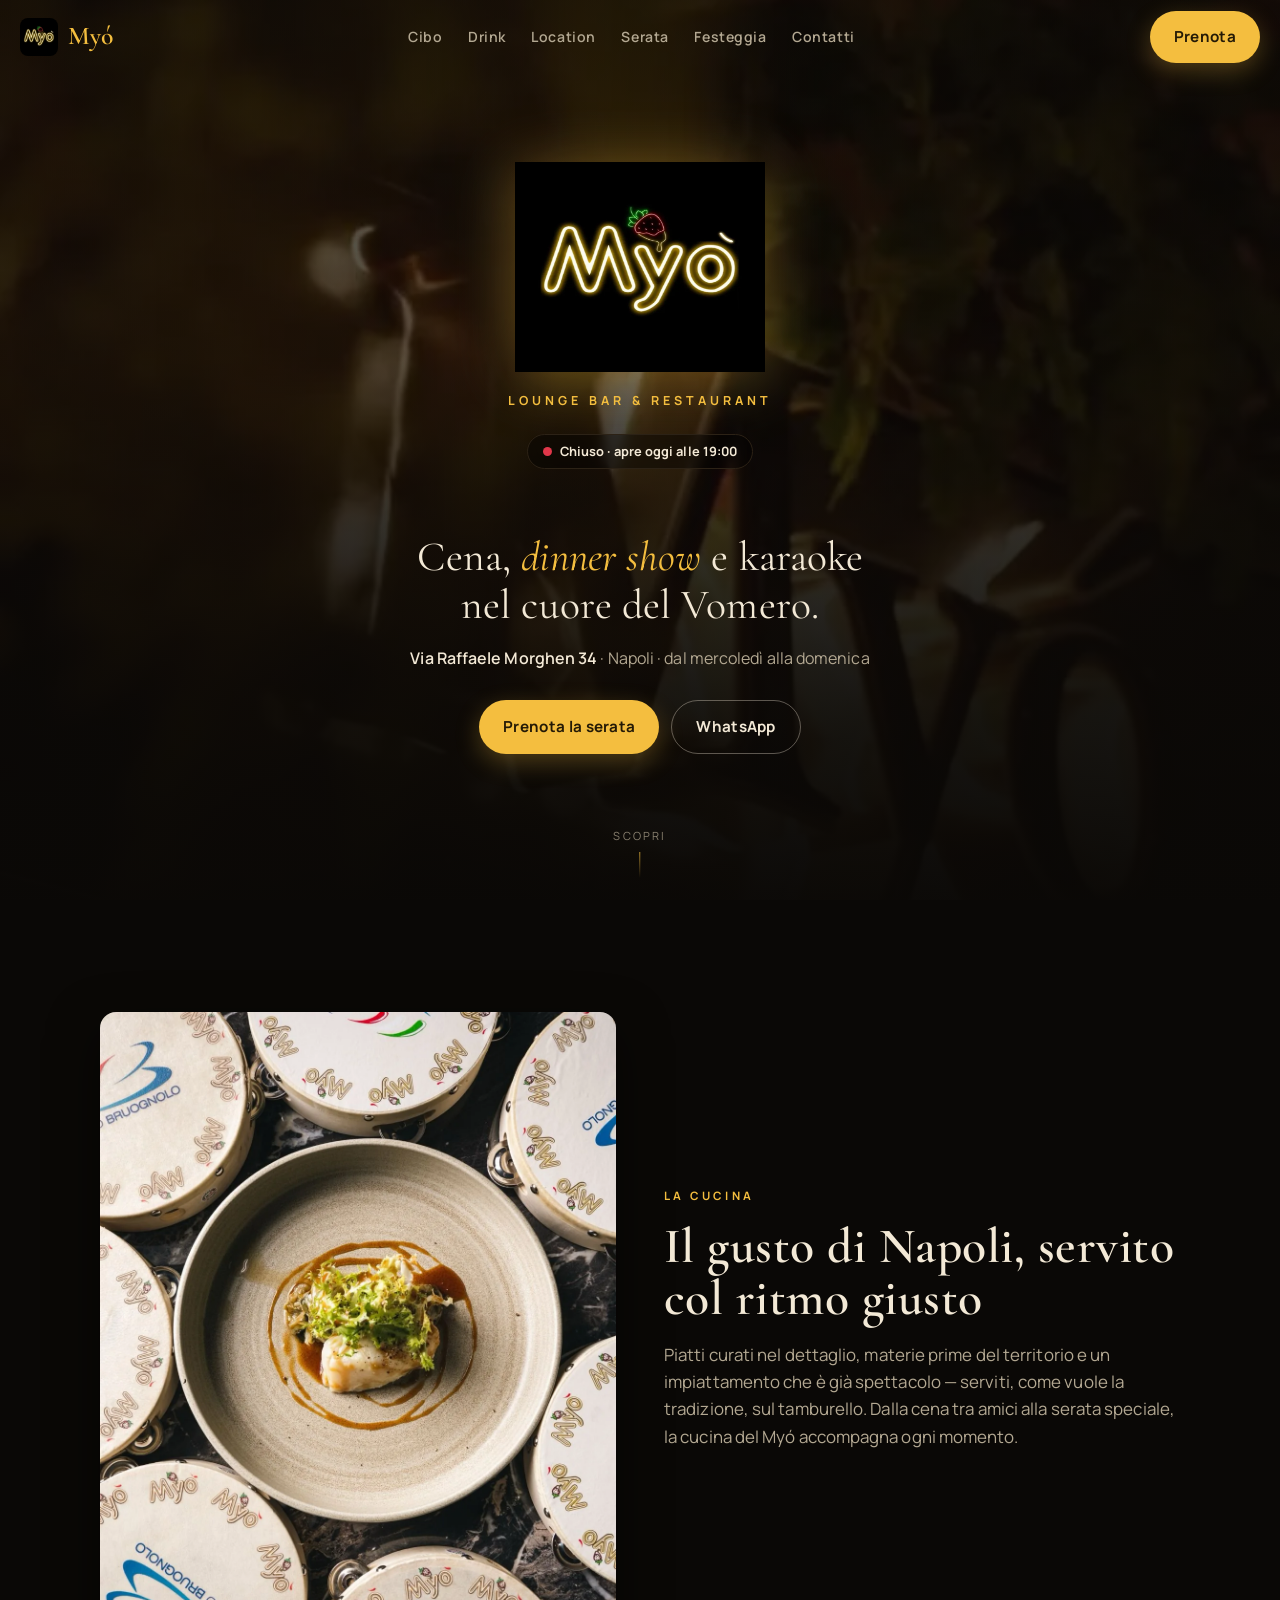
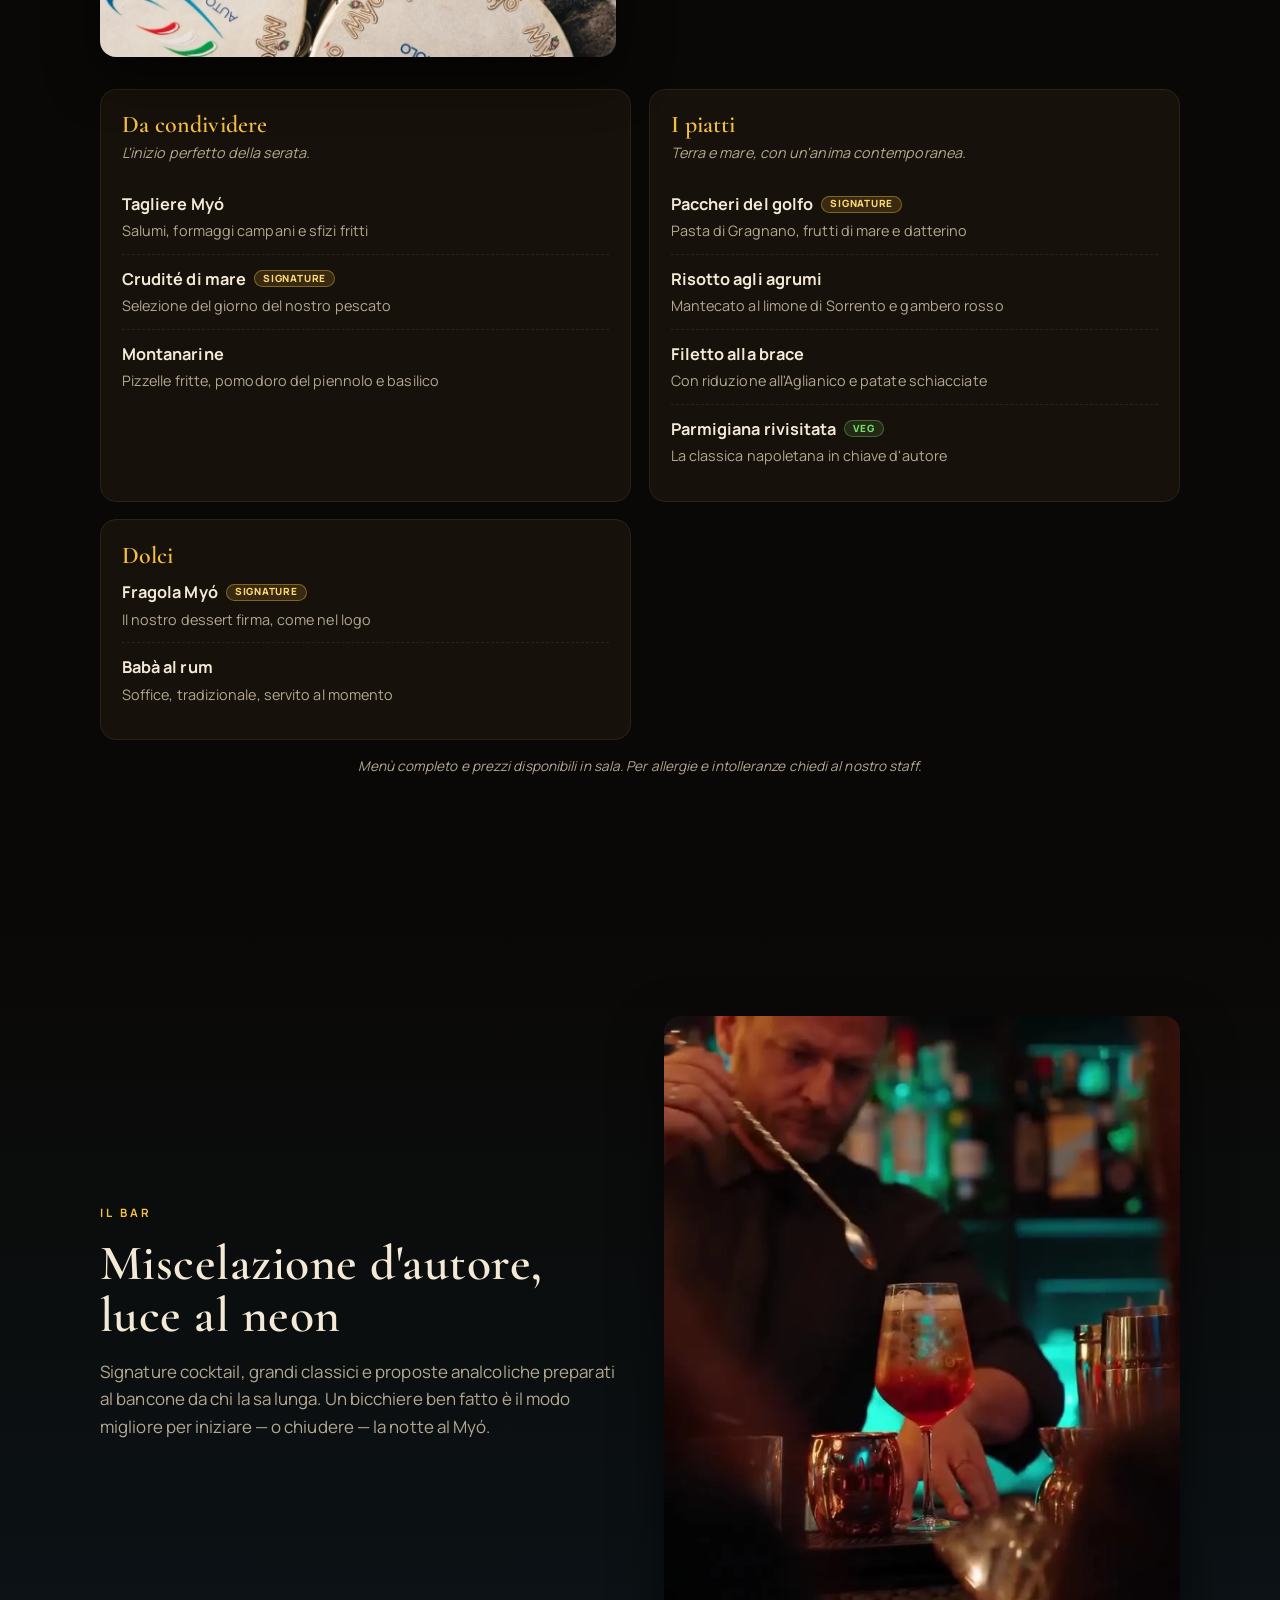
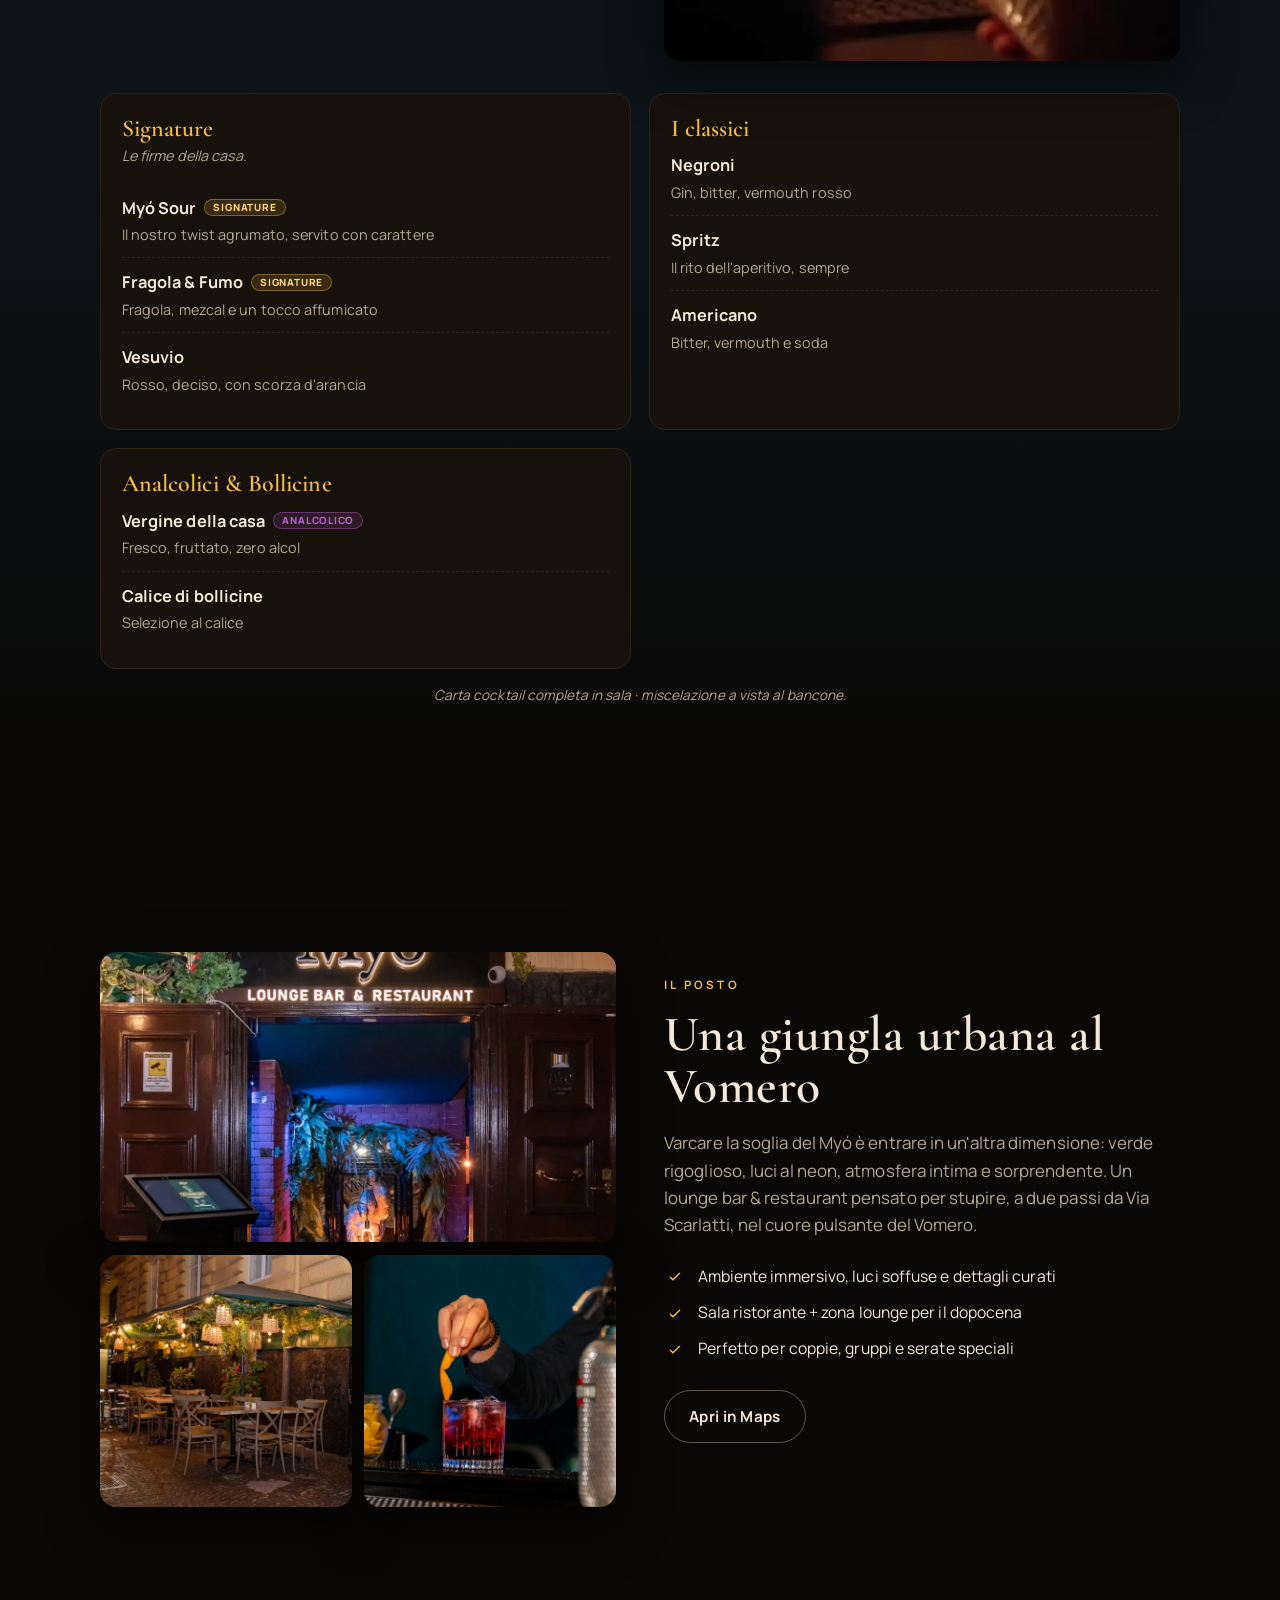
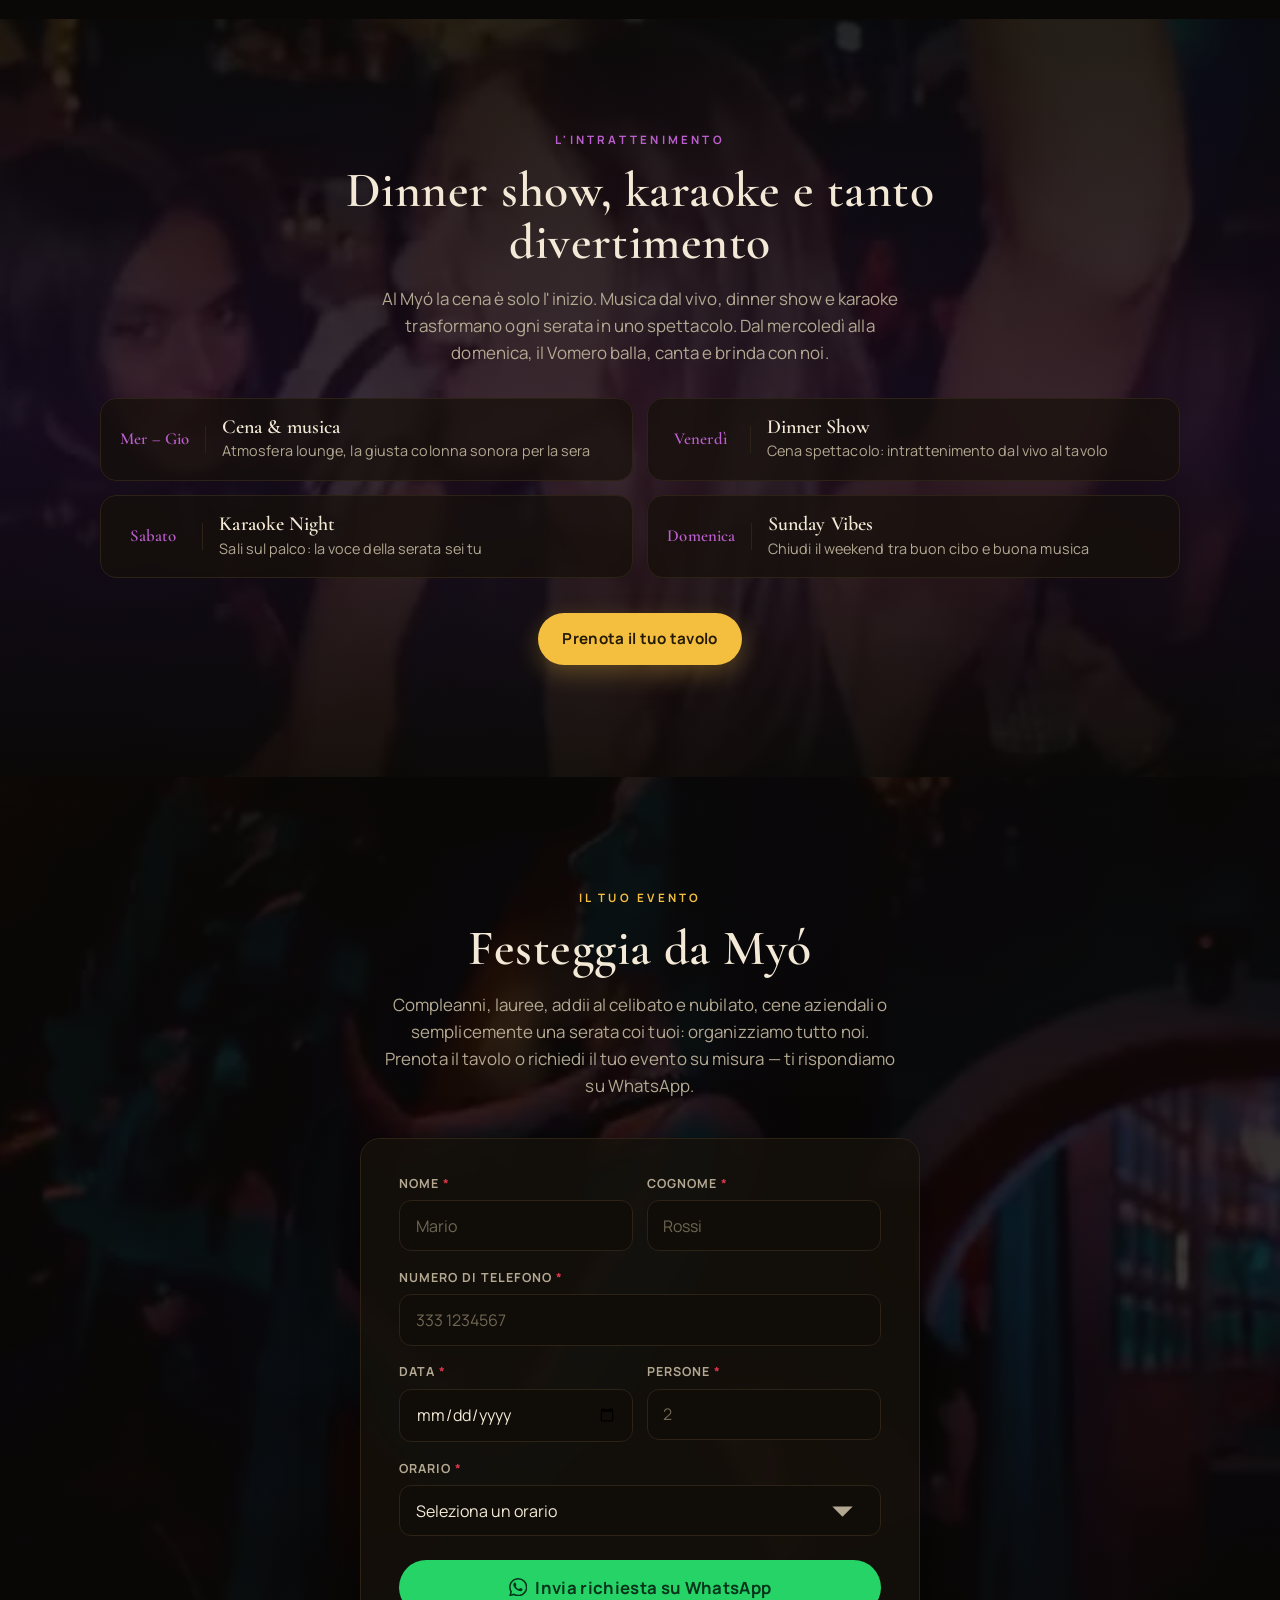
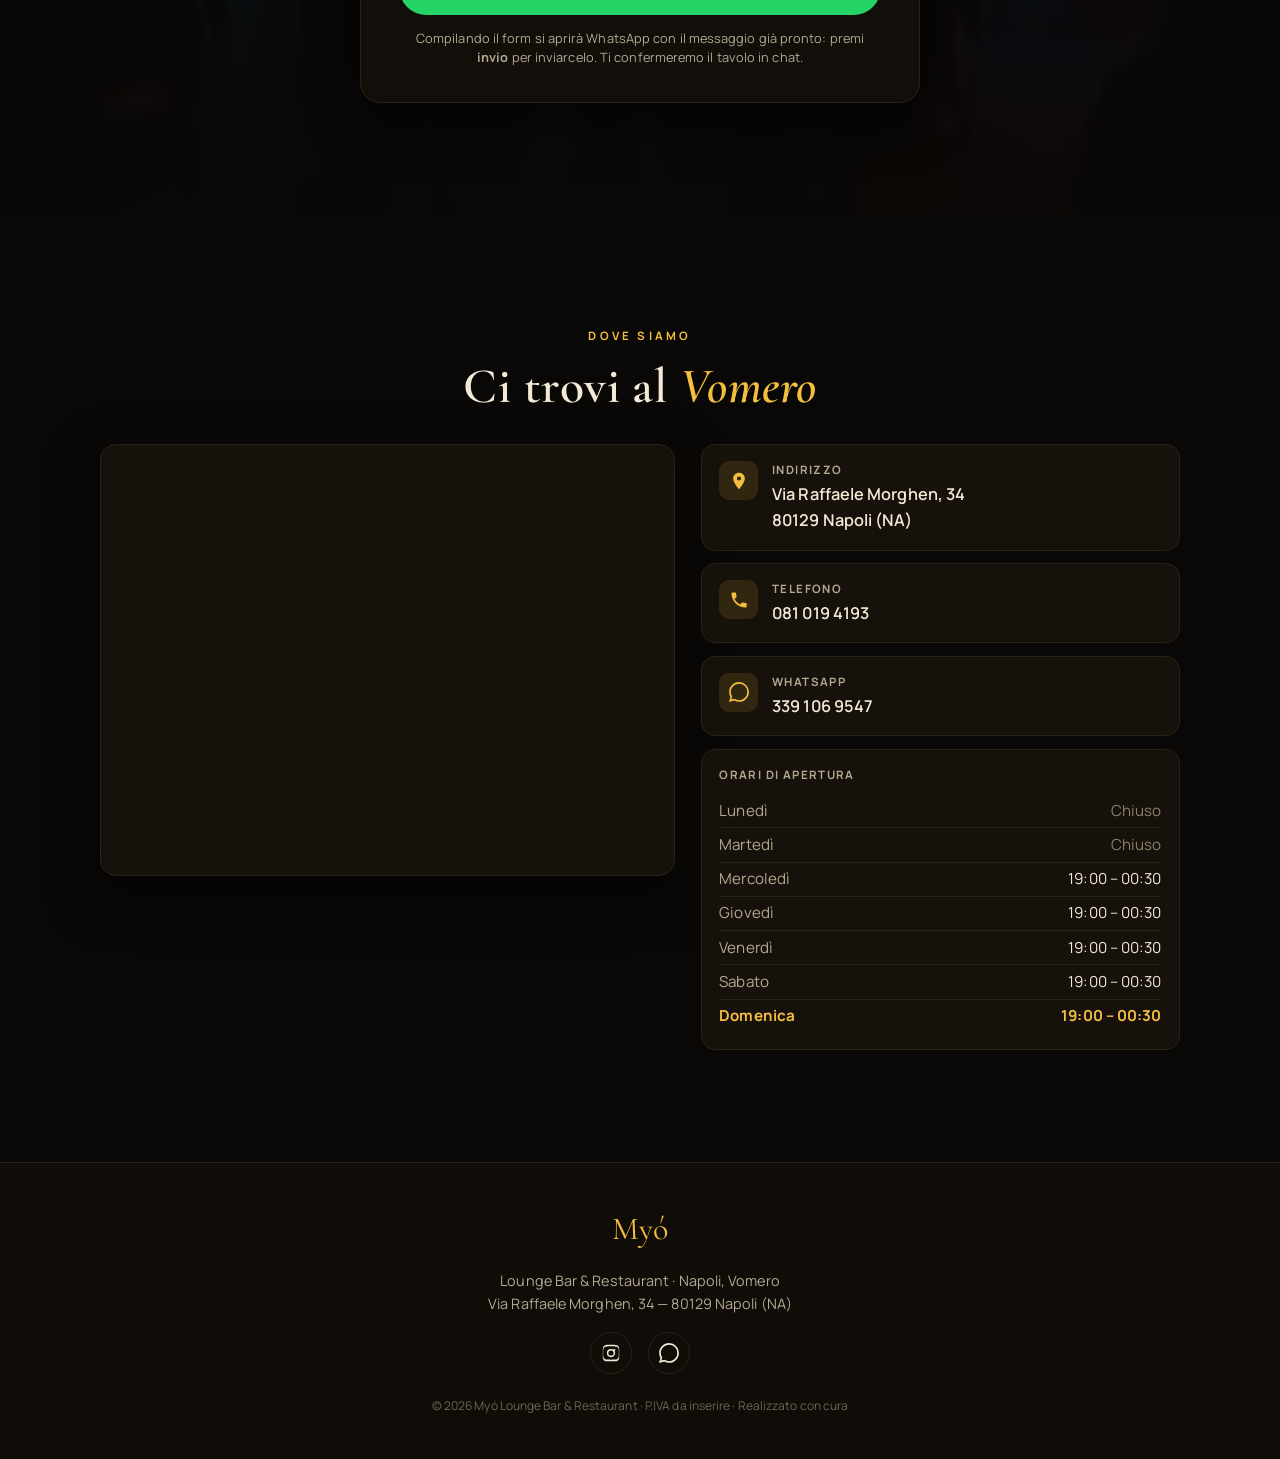
==== index.html @ 764ed148 "Myo - Lounge Bar & Restaurant" ====
<!doctype html>
<html lang="it">
<head>
<meta charset="utf-8">
<meta name="viewport" content="width=device-width, initial-scale=1, viewport-fit=cover">
<title>Myó — Lounge Bar & Restaurant · Napoli Vomero | Dinner Show & Karaoke</title>
<meta name="description" content="Myó Lounge Bar & Restaurant al Vomero, Napoli. Cucina d'autore, cocktail, dinner show e karaoke dal mercoledì alla domenica. Prenota il tuo tavolo o il tuo evento su WhatsApp.">
<meta name="theme-color" content="#0a0806">
<link rel="canonical" href="https://myonapoli.it/">

<!-- Open Graph / social -->
<meta property="og:type" content="restaurant">
<meta property="og:title" content="Myó — Lounge Bar & Restaurant · Napoli Vomero">
<meta property="og:description" content="Cucina d'autore, cocktail, dinner show e karaoke nel cuore del Vomero. Prenota la tua serata.">
<meta property="og:image" content="assets/img/location-welcome.webp">
<meta property="og:locale" content="it_IT">
<meta name="twitter:card" content="summary_large_image">

<!-- Icons -->
<link rel="icon" type="image/png" sizes="32x32" href="assets/img/favicon-32.png">
<link rel="apple-touch-icon" href="assets/img/apple-touch-icon.png">

<!-- Fonts -->
<link rel="preconnect" href="https://fonts.googleapis.com">
<link rel="preconnect" href="https://fonts.gstatic.com" crossorigin>
<link href="https://fonts.googleapis.com/css2?family=Cormorant+Garamond:ital,wght@0,500;0,600;1,500;1,600&family=Manrope:wght@400;600;700;800&family=Great+Vibes&display=swap" rel="stylesheet">

<link rel="stylesheet" href="assets/css/style.css">

<!-- Dati strutturati per Google (SEO locale) -->
<script type="application/ld+json">
{
  "@context":"https://schema.org",
  "@type":"BarOrPub",
  "name":"Myó — Lounge Bar & Restaurant",
  "image":"https://myonapoli.it/assets/img/location-welcome.webp",
  "url":"https://myonapoli.it/",
  "telephone":"+39 081 019 4193",
  "priceRange":"€€",
  "servesCuisine":["Italian","Neapolitan","Cocktail bar"],
  "address":{
    "@type":"PostalAddress",
    "streetAddress":"Via Raffaele Morghen, 34",
    "addressLocality":"Napoli",
    "postalCode":"80129",
    "addressRegion":"NA",
    "addressCountry":"IT"
  },
  "geo":{"@type":"GeoCoordinates","latitude":40.8447,"longitude":14.2295},
  "sameAs":["https://www.instagram.com/myonapoli/"],
  "openingHoursSpecification":[
    {"@type":"OpeningHoursSpecification","dayOfWeek":["Wednesday","Thursday","Friday","Saturday","Sunday"],"opens":"19:00","closes":"00:30"}
  ]
}
</script>
</head>
<body>

<!-- ===================== HEADER ===================== -->
<header class="site-header" id="siteHeader">
  <a href="#top" class="brand-mark"><img src="assets/img/logo-myo.webp" alt="Logo Myó" width="38" height="38"><b>Myó</b></a>
  <nav class="nav-links" aria-label="Navigazione principale">
    <a href="#cibo">Cibo</a>
    <a href="#drink">Drink</a>
    <a href="#location">Location</a>
    <a href="#serata">Serata</a>
    <a href="#prenota">Festeggia</a>
    <a href="#contatti">Contatti</a>
  </nav>
  <a href="#prenota" class="btn btn-gold header-cta">Prenota</a>
</header>

<!-- ===================== HERO ===================== -->
<section class="hero" id="top">
  <div class="hero-bg">
    <video autoplay muted loop playsinline poster="assets/img/poster-sfondo.webp">
      <source src="assets/video/sfondo.mp4" type="video/mp4">
    </video>
    <img src="assets/img/poster-sfondo.webp" alt="" hidden>
  </div>
  <div class="hero-inner">
    <h1>Myó — Lounge Bar & Restaurant, Napoli Vomero</h1>
    <img class="hero-logo" src="assets/img/logo-myo.webp" alt="Myó" width="210" height="210">
    <p class="hero-sub">Lounge Bar & Restaurant</p>
    <div class="open-pill" id="openPill"><span class="dot"></span><span id="openText">Orari</span></div>
    <p class="hero-claim">Cena, <em>dinner show</em> e karaoke<br>nel cuore del Vomero.</p>
    <p class="hero-place"><strong>Via Raffaele Morghen 34</strong> · Napoli · dal mercoledì alla domenica</p>
    <div class="hero-ctas">
      <a href="#prenota" class="btn btn-gold">Prenota la serata</a>
      <a href="#" class="btn btn-ghost" data-wa data-wa-msg="Ciao Myó! Vorrei qualche informazione 😊">WhatsApp</a>
    </div>
  </div>
  <a href="#cibo" class="scroll-hint" aria-label="Scorri">Scopri<span></span></a>
</section>

<!-- ===================== CIBO ===================== -->
<section id="cibo">
  <div class="wrap">
    <div class="split">
      <div class="media">
        <img src="assets/img/cibo.webp" alt="Piatto d'autore servito sul tamburello da Myó" width="1080" height="1350" loading="lazy">
      </div>
      <div class="content">
        <div class="section-head">
          <p class="kicker" id="cibo-kicker"></p>
          <h2 class="section-title" id="cibo-title"></h2>
          <p class="lead" id="cibo-text"></p>
        </div>
      </div>
    </div>
    <div class="menu-lists" id="cibo-menu"></div>
    <p class="menu-foot">Menù completo e prezzi disponibili in sala. Per allergie e intolleranze chiedi al nostro staff.</p>
  </div>
</section>

<!-- ===================== DRINK ===================== -->
<section id="drink" style="background:linear-gradient(180deg,#0a0806, #0c1418 55%, #0a0806)">
  <div class="wrap">
    <div class="split reverse">
      <div class="media">
        <video data-lazy-video muted loop playsinline poster="assets/img/poster-drink.webp">
          <source data-src="assets/video/drinks.mp4" type="video/mp4">
        </video>
      </div>
      <div class="content">
        <div class="section-head">
          <p class="kicker" id="drink-kicker"></p>
          <h2 class="section-title" id="drink-title"></h2>
          <p class="lead" id="drink-text"></p>
        </div>
      </div>
    </div>
    <div class="menu-lists" id="drink-menu"></div>
    <p class="menu-foot">Carta cocktail completa in sala · miscelazione a vista al bancone.</p>
  </div>
</section>

<!-- ===================== LOCATION ===================== -->
<section id="location">
  <div class="wrap">
    <div class="split">
      <div class="loc-gallery">
        <figure><img src="assets/img/location-welcome.webp" alt="Ingresso di Myó, tra verde e luci al neon" width="1080" height="1350" loading="lazy"></figure>
        <figure><img src="assets/img/location-esterna.webp" alt="Esterno del locale Myó al Vomero" width="1080" height="1350" loading="lazy"></figure>
        <figure><img src="assets/img/drink.webp" alt="Cocktail preparato al bancone Myó" width="1080" height="1350" loading="lazy"></figure>
      </div>
      <div class="content">
        <div class="section-head">
          <p class="kicker" id="loc-kicker"></p>
          <h2 class="section-title" id="loc-title"></h2>
          <p class="lead" id="loc-text"></p>
          <ul class="points" id="loc-points"></ul>
          <div class="hero-ctas" style="justify-content:flex-start; margin-top:1.8rem">
            <a href="#" class="btn btn-ghost" id="mapsBtn">Apri in Maps</a>
          </div>
        </div>
      </div>
    </div>
  </div>
</section>

<!-- ===================== SERATA ===================== -->
<section id="serata" class="video-section serata">
  <div class="vbg">
    <video data-lazy-video muted loop playsinline poster="assets/img/poster-serata.webp">
      <source data-src="assets/video/serata.mp4" type="video/mp4">
    </video>
  </div>
  <div class="wrap">
    <div class="section-head" style="text-align:center; max-width:620px; margin-inline:auto">
      <p class="kicker" id="serata-kicker" style="color:var(--purple)"></p>
      <h2 class="section-title" id="serata-title"></h2>
      <p class="lead" id="serata-text" style="margin-inline:auto"></p>
    </div>
    <div class="program" id="serata-program"></div>
    <div class="hero-ctas" style="justify-content:center; margin-top:2.2rem">
      <a href="#prenota" class="btn btn-gold">Prenota il tuo tavolo</a>
    </div>
  </div>
</section>

<!-- ===================== FESTEGGIA / PRENOTA ===================== -->
<section id="prenota" class="video-section festeggia">
  <div class="vbg">
    <video data-lazy-video muted loop playsinline poster="assets/img/poster-festeggia.webp">
      <source data-src="assets/video/festeggia.mp4" type="video/mp4">
    </video>
  </div>
  <div class="wrap">
    <div class="section-head" style="text-align:center; max-width:620px; margin-inline:auto">
      <p class="kicker" id="fest-kicker"></p>
      <h2 class="section-title" id="fest-title"></h2>
      <p class="lead" id="fest-text" style="margin-inline:auto"></p>
    </div>

    <form class="booking" id="bookingForm" novalidate>
      <div class="field-row">
        <div class="field">
          <label for="f-nome">Nome <span class="req">*</span></label>
          <input type="text" id="f-nome" name="nome" autocomplete="given-name" placeholder="Mario">
          <span class="err">Inserisci il tuo nome.</span>
        </div>
        <div class="field">
          <label for="f-cognome">Cognome <span class="req">*</span></label>
          <input type="text" id="f-cognome" name="cognome" autocomplete="family-name" placeholder="Rossi">
          <span class="err">Inserisci il tuo cognome.</span>
        </div>
      </div>

      <div class="field">
        <label for="f-tel">Numero di telefono <span class="req">*</span></label>
        <input type="tel" id="f-tel" name="tel" inputmode="tel" autocomplete="tel" placeholder="333 1234567">
        <span class="err">Inserisci un numero di telefono valido.</span>
      </div>

      <div class="field-row">
        <div class="field">
          <label for="f-data">Data <span class="req">*</span></label>
          <input type="date" id="f-data" name="data">
          <span class="err">Scegli una data valida (non passata).</span>
        </div>
        <div class="field">
          <label for="f-persone">Persone <span class="req">*</span></label>
          <input type="number" id="f-persone" name="persone" min="1" max="30" placeholder="2">
          <span class="err">Indica quante persone (1–30).</span>
        </div>
      </div>

      <div class="field">
        <label for="f-orario">Orario <span class="req">*</span></label>
        <select id="f-orario" name="orario">
          <option value="">Seleziona un orario</option>
        </select>
        <span class="err">Scegli un orario di apertura.</span>
      </div>

      <button type="submit" class="btn btn-wa">
        <svg viewBox="0 0 24 24"><path d="M.06 24l1.68-6.13A11.9 11.9 0 0 1 .16 11.9C.16 5.34 5.5 0 12.06 0a11.8 11.8 0 0 1 8.4 3.49 11.8 11.8 0 0 1 3.48 8.41c0 6.55-5.34 11.89-11.9 11.89a11.9 11.9 0 0 1-5.68-1.45L.06 24zM6.6 20.2l.36.22a9.9 9.9 0 0 0 5.04 1.38h.01c5.45 0 9.88-4.43 9.88-9.88a9.82 9.82 0 0 0-2.9-6.99A9.82 9.82 0 0 0 12.06 2c-5.45 0-9.88 4.43-9.88 9.88 0 1.86.52 3.68 1.5 5.25l.24.38-1 3.63 3.68-.94zM17.5 14.3c-.07-.12-.27-.2-.56-.34-.3-.15-1.76-.87-2.03-.97-.27-.1-.47-.15-.66.15-.2.3-.76.96-.93 1.16-.17.2-.34.22-.63.07-.3-.15-1.25-.46-2.38-1.47-.88-.78-1.47-1.75-1.64-2.05-.17-.3-.02-.46.13-.6.13-.14.3-.36.44-.53.15-.18.2-.3.3-.5.1-.2.05-.37-.02-.52-.08-.15-.66-1.6-.9-2.19-.24-.57-.48-.5-.66-.5l-.56-.01c-.2 0-.52.07-.79.37-.27.3-1.04 1.02-1.04 2.48 0 1.46 1.06 2.87 1.21 3.07.15.2 2.1 3.2 5.08 4.48.71.3 1.26.49 1.69.63.71.22 1.36.19 1.87.12.57-.09 1.76-.72 2-1.41.25-.7.25-1.29.18-1.42z"/></svg>
        Invia richiesta su WhatsApp
      </button>
      <p class="booking-note">Compilando il form si aprirà WhatsApp con il messaggio già pronto: premi <strong>invio</strong> per inviarcelo. Ti confermeremo il tavolo in chat.</p>

      <div class="booking-ok" id="bookingOk">
        <div class="ok-ic"><svg viewBox="0 0 24 24"><path d="M9 16.2l-3.5-3.5L4 14.2l5 5 11-11-1.4-1.4z"/></svg></div>
        <h3>Ti stiamo aprendo WhatsApp</h3>
        <p>Premi <strong>invio</strong> nella chat per confermare la richiesta. Ti risponderemo appena possibile!</p>
        <button type="button" id="resetBooking">Fai un'altra richiesta</button>
      </div>
    </form>
  </div>
</section>

<!-- ===================== CONTATTI ===================== -->
<section id="contatti">
  <div class="wrap">
    <div class="section-head" style="text-align:center; max-width:620px; margin-inline:auto">
      <p class="kicker">Dove siamo</p>
      <h2 class="section-title">Ci trovi al <em>Vomero</em></h2>
    </div>
    <div class="contact-grid">
      <div class="map-embed">
        <iframe title="Mappa Myó — Via Raffaele Morghen 34, Napoli" loading="lazy" referrerpolicy="no-referrer-when-downgrade"
          src="https://www.google.com/maps?q=Via%20Raffaele%20Morghen%2034%2080129%20Napoli&output=embed"></iframe>
      </div>
      <div class="info-tiles">
        <a class="tile" id="tileAddr" href="#">
          <span class="ic"><svg viewBox="0 0 24 24"><path d="M12 2C8.1 2 5 5.1 5 9c0 5.2 7 13 7 13s7-7.8 7-13c0-3.9-3.1-7-7-7zm0 9.5A2.5 2.5 0 1 1 12 6.5a2.5 2.5 0 0 1 0 5z"/></svg></span>
          <span><span class="t-label">Indirizzo</span><span class="t-val">Via Raffaele Morghen, 34<br>80129 Napoli (NA)</span></span>
        </a>
        <a class="tile" id="tilePhone" href="#">
          <span class="ic"><svg viewBox="0 0 24 24"><path d="M6.6 10.8a15.5 15.5 0 0 0 6.6 6.6l2.2-2.2c.3-.3.7-.4 1-.2 1.2.4 2.5.6 3.8.6.6 0 1 .4 1 1V20c0 .6-.4 1-1 1A17 17 0 0 1 3 4c0-.6.4-1 1-1h3.5c.6 0 1 .4 1 1 0 1.3.2 2.6.6 3.8.1.4 0 .8-.3 1l-2.2 2z"/></svg></span>
          <span><span class="t-label">Telefono</span><span class="t-val">081 019 4193</span></span>
        </a>
        <a class="tile" id="tileWa" href="#">
          <span class="ic"><svg viewBox="0 0 24 24"><path d="M.06 24l1.68-6.13A11.9 11.9 0 0 1 .16 11.9C.16 5.34 5.5 0 12.06 0a11.8 11.8 0 0 1 8.4 3.49 11.8 11.8 0 0 1 3.48 8.41c0 6.55-5.34 11.89-11.9 11.89a11.9 11.9 0 0 1-5.68-1.45L.06 24zM6.6 20.2l.36.22a9.9 9.9 0 0 0 5.04 1.38c5.46 0 9.89-4.43 9.89-9.88a9.82 9.82 0 0 0-2.9-6.99A9.82 9.82 0 0 0 12.06 2c-5.45 0-9.88 4.43-9.88 9.88 0 1.86.52 3.68 1.5 5.25l.24.38-1 3.63 3.68-.94z"/></svg></span>
          <span><span class="t-label">WhatsApp</span><span class="t-val">339 106 9547</span></span>
        </a>
        <div class="tile hours-tile">
          <span class="t-label">Orari di apertura</span>
          <div id="hoursList"></div>
        </div>
      </div>
    </div>
  </div>
</section>

<!-- ===================== FOOTER ===================== -->
<footer class="site-footer">
  <div class="f-logo">Myó</div>
  <p class="f-addr">Lounge Bar & Restaurant · Napoli, Vomero<br>Via Raffaele Morghen, 34 — 80129 Napoli (NA)</p>
  <div class="f-socials">
    <a href="https://www.instagram.com/myonapoli/" target="_blank" rel="noopener" aria-label="Instagram">
      <svg viewBox="0 0 24 24"><path d="M12 2.2c3.2 0 3.6 0 4.9.07 1.2.05 1.8.25 2.2.42.6.2 1 .5 1.4.9.4.4.7.8.9 1.4.17.4.37 1 .42 2.2.06 1.3.07 1.7.07 4.9s0 3.6-.07 4.9c-.05 1.2-.25 1.8-.42 2.2-.2.6-.5 1-.9 1.4-.4.4-.8.7-1.4.9-.4.17-1 .37-2.2.42-1.3.06-1.7.07-4.9.07s-3.6 0-4.9-.07c-1.2-.05-1.8-.25-2.2-.42-.6-.2-1-.5-1.4-.9-.4-.4-.7-.8-.9-1.4-.17-.4-.37-1-.42-2.2C2.2 15.6 2.2 15.2 2.2 12s0-3.6.07-4.9c.05-1.2.25-1.8.42-2.2.2-.6.5-1 .9-1.4.4-.4.8-.7 1.4-.9.4-.17 1-.37 2.2-.42C8.4 2.2 8.8 2.2 12 2.2zm0 1.8c-3.1 0-3.5 0-4.7.07-1.1.05-1.7.24-2.1.4-.5.2-.9.44-1.3.84-.4.4-.64.8-.84 1.3-.16.4-.35 1-.4 2.1C2.6 9.9 2.6 10.3 2.6 12s0 2.1.06 3.3c.05 1.1.24 1.7.4 2.1.2.5.44.9.84 1.3.4.4.8.64 1.3.84.4.16 1 .35 2.1.4 1.2.06 1.6.07 4.7.07s3.5 0 4.7-.07c1.1-.05 1.7-.24 2.1-.4.5-.2.9-.44 1.3-.84.4-.4.64-.8.84-1.3.16-.4.35-1 .4-2.1.06-1.2.07-1.6.07-3.3s0-2.1-.07-3.3c-.05-1.1-.24-1.7-.4-2.1-.2-.5-.44-.9-.84-1.3-.4-.4-.8-.64-1.3-.84-.4-.16-1-.35-2.1-.4-1.2-.06-1.6-.07-4.7-.07zm0 3.06A4.94 4.94 0 1 1 12 17a4.94 4.94 0 0 1 0-9.88zm0 1.8a3.14 3.14 0 1 0 0 6.28 3.14 3.14 0 0 0 0-6.28zm5.2-.55a1.15 1.15 0 1 1-2.3 0 1.15 1.15 0 0 1 2.3 0z"/></svg>
    </a>
    <a href="#" id="footWa" aria-label="WhatsApp">
      <svg viewBox="0 0 24 24"><path d="M.06 24l1.68-6.13A11.9 11.9 0 0 1 .16 11.9C.16 5.34 5.5 0 12.06 0a11.8 11.8 0 0 1 8.4 3.49 11.8 11.8 0 0 1 3.48 8.41c0 6.55-5.34 11.89-11.9 11.89a11.9 11.9 0 0 1-5.68-1.45L.06 24zM6.6 20.2l.36.22a9.9 9.9 0 0 0 5.04 1.38c5.46 0 9.89-4.43 9.89-9.88a9.82 9.82 0 0 0-2.9-6.99A9.82 9.82 0 0 0 12.06 2c-5.45 0-9.88 4.43-9.88 9.88 0 1.86.52 3.68 1.5 5.25l.24.38-1 3.63 3.68-.94z"/></svg>
    </a>
  </div>
  <p class="f-credit">© <span id="year"></span> Myó Lounge Bar & Restaurant · P.IVA da inserire · Realizzato con cura</p>
</footer>

<!-- ===================== STICKY BAR (mobile) ===================== -->
<nav class="sticky-bar" aria-label="Azioni rapide">
  <a class="sb-call" id="sbCall" href="#">
    <svg viewBox="0 0 24 24"><path d="M6.6 10.8a15.5 15.5 0 0 0 6.6 6.6l2.2-2.2c.3-.3.7-.4 1-.2 1.2.4 2.5.6 3.8.6.6 0 1 .4 1 1V20c0 .6-.4 1-1 1A17 17 0 0 1 3 4c0-.6.4-1 1-1h3.5c.6 0 1 .4 1 1 0 1.3.2 2.6.6 3.8.1.4 0 .8-.3 1l-2.2 2z"/></svg>
    Chiama
  </a>
  <a class="sb-wa" id="sbWa" href="#">
    <svg viewBox="0 0 24 24"><path d="M.06 24l1.68-6.13A11.9 11.9 0 0 1 .16 11.9C.16 5.34 5.5 0 12.06 0a11.8 11.8 0 0 1 8.4 3.49 11.8 11.8 0 0 1 3.48 8.41c0 6.55-5.34 11.89-11.9 11.89a11.9 11.9 0 0 1-5.68-1.45L.06 24zM6.6 20.2l.36.22a9.9 9.9 0 0 0 5.04 1.38c5.46 0 9.89-4.43 9.89-9.88a9.82 9.82 0 0 0-2.9-6.99A9.82 9.82 0 0 0 12.06 2c-5.45 0-9.88 4.43-9.88 9.88 0 1.86.52 3.68 1.5 5.25l.24.38-1 3.63 3.68-.94z"/></svg>
    WhatsApp
  </a>
  <a class="sb-book" href="#prenota">
    <svg viewBox="0 0 24 24"><path d="M17 3h-1V1h-2v2H8V1H6v2H5a2 2 0 0 0-2 2v14a2 2 0 0 0 2 2h12a2 2 0 0 0 2-2V5a2 2 0 0 0-2-2zm0 16H5V8h12v11z"/></svg>
    Prenota
  </a>
</nav>

<script src="assets/js/data.js"></script>
<script src="assets/js/main.js"></script>
</body>
</html>
---- assets/css/style.css ----
/* =========================================================
   MYÓ — Lounge Bar & Restaurant · stylesheet
   Mobile-first (390px base) → desktop adaptation
   ========================================================= */

:root{
  /* palette — ricavata dal logo e dalle foto del locale */
  --bg:        #0a0806;   /* nero caldo (sfondo logo)            */
  --bg-2:      #100c08;
  --panel:     #16110a;   /* card / pannelli                     */
  --panel-2:   #1e170d;
  --line:      #2c2216;   /* bordi sottili                       */
  --teal:      #0f3b43;   /* parete bar (foto drink)             */
  --gold:      #f4be3f;   /* neon oro — colore primario del logo */
  --gold-soft: #d9a531;
  --gold-brt:  #ffd873;
  --cream:     #f3e9d6;   /* testo principale                    */
  --muted:     #b3a892;   /* testo secondario                    */
  --straw:     #e0374a;   /* rosso fragola (accento)             */
  --green:     #7be06a;   /* verde foglia (accento giungla)      */
  --purple:    #bb5fce;   /* neon viola (serata)                 */

  /* spaziatura (rem) */
  --s1:.5rem; --s2:1rem; --s3:1.5rem; --s4:2.5rem; --s5:4rem; --s6:6rem;
  --gutter:1.25rem;
  --maxw:1120px;
  --radius:16px;

  --ff-serif:"Cormorant Garamond", Georgia, serif;
  --ff-sans:"Manrope", system-ui, -apple-system, "Segoe UI", sans-serif;
  --ff-script:"Great Vibes", cursive;

  --shadow: 0 18px 50px rgba(0,0,0,.55);
}

*,*::before,*::after{box-sizing:border-box}
html{scroll-behavior:smooth; -webkit-text-size-adjust:100%}
body{
  margin:0; background:var(--bg); color:var(--cream);
  font-family:var(--ff-sans); font-size:17px; line-height:1.6;
  font-weight:400; letter-spacing:.005em;
  overflow-x:hidden;
  padding-bottom:76px; /* spazio per sticky bar mobile */
}
img,video{max-width:100%; display:block}
a{color:inherit; text-decoration:none}
button{font-family:inherit; cursor:pointer; border:none; background:none; color:inherit}
:focus-visible{outline:2px solid var(--gold); outline-offset:3px; border-radius:6px}

/* --------- tipografia --------- */
h1,h2,h3{font-family:var(--ff-serif); font-weight:600; line-height:1.05; margin:0}
.kicker{
  font-family:var(--ff-sans); font-weight:700; font-size:.72rem;
  letter-spacing:.28em; text-transform:uppercase; color:var(--gold);
  margin:0 0 .9rem;
}
.section-title{font-size:clamp(2rem,7vw,3.1rem); letter-spacing:.01em; color:var(--cream)}
.section-title em{font-style:italic; color:var(--gold)}
.lead{color:var(--muted); font-size:1.06rem; max-width:52ch}

.wrap{max-width:var(--maxw); margin-inline:auto; padding-inline:var(--gutter)}
section{padding-block:var(--s6)}
.neon{
  color:var(--gold);
  text-shadow:0 0 6px rgba(244,190,63,.55), 0 0 22px rgba(244,190,63,.35), 0 0 40px rgba(244,190,63,.18);
}

/* --------- bottoni --------- */
.btn{
  display:inline-flex; align-items:center; justify-content:center; gap:.5rem;
  padding:.85rem 1.5rem; border-radius:100px; font-weight:700; font-size:.95rem;
  letter-spacing:.02em; transition:transform .15s ease, box-shadow .2s ease, background .2s;
  white-space:nowrap;
}
.btn svg{width:1.1em; height:1.1em; fill:currentColor}
.btn-gold{background:var(--gold); color:#241a06; box-shadow:0 8px 24px rgba(244,190,63,.28)}
.btn-gold:hover{transform:translateY(-2px); box-shadow:0 12px 30px rgba(244,190,63,.4)}
.btn-wa{background:#25d366; color:#06331a}
.btn-wa:hover{transform:translateY(-2px)}
.btn-ghost{border:1.5px solid rgba(243,233,214,.35); color:var(--cream)}
.btn-ghost:hover{border-color:var(--gold); color:var(--gold)}

/* =========================================================
   HEADER / NAV
   ========================================================= */
.site-header{
  position:fixed; inset:0 0 auto 0; z-index:50;
  display:flex; align-items:center; justify-content:space-between;
  padding:.7rem var(--gutter);
  transition:background .3s ease, backdrop-filter .3s ease, border-color .3s;
  border-bottom:1px solid transparent;
}
.site-header.scrolled{
  background:rgba(10,8,6,.82); backdrop-filter:blur(12px);
  border-bottom-color:var(--line);
}
.brand-mark{display:flex; align-items:center; gap:.6rem; font-family:var(--ff-serif); font-size:1.5rem; font-weight:600}
.brand-mark img{width:38px; height:38px; border-radius:8px; object-fit:cover}
.brand-mark b{color:var(--gold); font-weight:600}
.nav-links{display:none}
.nav-links a{font-size:.88rem; font-weight:600; color:var(--muted); letter-spacing:.04em; transition:color .2s}
.nav-links a:hover{color:var(--gold)}
.header-cta{display:none}

/* =========================================================
   HERO
   ========================================================= */
.hero{position:relative; min-height:100svh; display:flex; align-items:center; justify-content:center; text-align:center; padding:6rem var(--gutter) 5rem; overflow:hidden}
.hero-bg{position:absolute; inset:0; z-index:0}
.hero-bg video,.hero-bg img{width:100%; height:100%; object-fit:cover}
.hero-bg::after{
  content:""; position:absolute; inset:0;
  background:
    radial-gradient(120% 90% at 50% 20%, rgba(10,8,6,.35), rgba(10,8,6,.8) 70%),
    linear-gradient(180deg, rgba(10,8,6,.55) 0%, rgba(10,8,6,.35) 40%, rgba(10,8,6,.95) 100%);
}
.hero-inner{position:relative; z-index:1; max-width:640px; margin-inline:auto}
.hero-logo{width:210px; max-width:64vw; margin:0 auto 1.2rem; filter:drop-shadow(0 6px 30px rgba(244,190,63,.35))}
.hero h1{position:absolute; width:1px; height:1px; overflow:hidden; clip:rect(0 0 0 0)} /* h1 accessibile, logo è immagine */
.hero-sub{font-family:var(--ff-sans); font-weight:700; letter-spacing:.32em; text-transform:uppercase; font-size:.78rem; color:var(--gold); margin-bottom:1.4rem}
.hero-claim{font-family:var(--ff-serif); font-size:clamp(1.7rem,6.5vw,2.6rem); line-height:1.15; margin-bottom:.6rem}
.hero-claim em{font-style:italic; color:var(--gold)}
.hero-place{color:var(--muted); font-size:1rem; margin-bottom:1.8rem}
.hero-place strong{color:var(--cream); font-weight:600}
.hero-ctas{display:flex; gap:.75rem; flex-wrap:wrap; justify-content:center}
.open-pill{
  display:inline-flex; align-items:center; gap:.5rem; margin-bottom:1.5rem;
  padding:.4rem .9rem; border-radius:100px; font-size:.8rem; font-weight:700;
  background:rgba(0,0,0,.4); border:1px solid var(--line); backdrop-filter:blur(6px);
}
.open-pill .dot{width:9px; height:9px; border-radius:50%; background:var(--muted); box-shadow:0 0 0 rgba(0,0,0,0)}
.open-pill.is-open .dot{background:var(--green); box-shadow:0 0 10px var(--green); animation:pulse 2s infinite}
.open-pill.is-closed .dot{background:var(--straw)}
@keyframes pulse{50%{opacity:.4}}
.scroll-hint{position:absolute; bottom:1.4rem; left:50%; transform:translateX(-50%); z-index:1; color:var(--muted); font-size:.7rem; letter-spacing:.2em; text-transform:uppercase; opacity:.75}
.scroll-hint span{display:block; width:1px; height:26px; margin:.4rem auto 0; background:linear-gradient(var(--gold), transparent)}

/* =========================================================
   SEZIONE base con testo + media
   ========================================================= */
.split{display:grid; gap:2rem; align-items:center}
.split .media{border-radius:var(--radius); overflow:hidden; box-shadow:var(--shadow); position:relative; aspect-ratio:4/5}
.split .media img,.split .media video{width:100%; height:100%; object-fit:cover}
.section-head{margin-bottom:2rem}

/* --------- menu (cibo/drink) --------- */
.menu-lists{display:grid; gap:1.1rem; margin-top:2rem}
.menu-list{background:var(--panel); border:1px solid var(--line); border-radius:var(--radius); padding:1.4rem 1.3rem}
.menu-list > h3{font-size:1.5rem; color:var(--gold); display:flex; align-items:baseline; gap:.6rem}
.menu-list .list-note{color:var(--muted); font-size:.9rem; margin:.2rem 0 1rem; font-style:italic}
.menu-item{display:flex; gap:.75rem; padding:.7rem 0; border-top:1px dashed var(--line)}
.menu-item:first-of-type{border-top:none}
.menu-item .mi-main{flex:1}
.menu-item .mi-name{font-weight:700; font-size:1.02rem; color:var(--cream); display:flex; align-items:center; gap:.5rem; flex-wrap:wrap}
.menu-item .mi-desc{color:var(--muted); font-size:.9rem; margin-top:.15rem}
.menu-item .mi-price{font-family:var(--ff-serif); font-size:1.2rem; color:var(--gold); font-weight:600; white-space:nowrap}
.tag{font-family:var(--ff-sans); font-size:.62rem; font-weight:800; letter-spacing:.08em; text-transform:uppercase; padding:.16rem .5rem; border-radius:100px; line-height:1}
.tag.signature{background:rgba(244,190,63,.15); color:var(--gold-brt); border:1px solid rgba(244,190,63,.4)}
.tag.veg{background:rgba(123,224,106,.12); color:var(--green); border:1px solid rgba(123,224,106,.35)}
.tag.analcolico{background:rgba(187,95,206,.14); color:var(--purple); border:1px solid rgba(187,95,206,.4)}
.menu-foot{margin-top:1rem; font-size:.85rem; color:var(--muted); text-align:center; font-style:italic}

/* --------- location --------- */
.loc-gallery{display:grid; grid-template-columns:1fr 1fr; gap:.8rem; margin-top:.5rem}
.loc-gallery figure{margin:0; border-radius:var(--radius); overflow:hidden; box-shadow:var(--shadow)}
.loc-gallery figure:first-child{grid-column:1/-1; aspect-ratio:16/11}
.loc-gallery figure{aspect-ratio:1/1}
.loc-gallery img{width:100%; height:100%; object-fit:cover}
.points{list-style:none; padding:0; margin:1.6rem 0 0; display:grid; gap:.7rem}
.points li{display:flex; gap:.7rem; align-items:flex-start; color:var(--cream); font-size:.98rem}
.points li::before{content:""; flex:none; width:1.4rem; height:1.4rem; margin-top:.1rem; border-radius:50%; background:var(--gold); -webkit-mask:url("data:image/svg+xml;utf8,<svg xmlns='http://www.w3.org/2000/svg' viewBox='0 0 24 24'><path d='M9 16.2l-3.5-3.5L4 14.2l5 5 11-11-1.4-1.4z'/></svg>") center/70% no-repeat; mask:url("data:image/svg+xml;utf8,<svg xmlns='http://www.w3.org/2000/svg' viewBox='0 0 24 24'><path d='M9 16.2l-3.5-3.5L4 14.2l5 5 11-11-1.4-1.4z'/></svg>") center/70% no-repeat}

/* =========================================================
   Sezioni con VIDEO di sfondo (serata / festeggia)
   ========================================================= */
.video-section{position:relative; overflow:hidden}
.video-section > .vbg{position:absolute; inset:0; z-index:0}
.video-section > .vbg video,.video-section > .vbg img{width:100%; height:100%; object-fit:cover}
.video-section > .vbg::after{content:""; position:absolute; inset:0}
.video-section .wrap{position:relative; z-index:1}
.serata .vbg::after{background:linear-gradient(180deg, rgba(10,8,6,.86), rgba(24,10,30,.78) 55%, rgba(10,8,6,.92))}
.festeggia .vbg::after{background:linear-gradient(180deg, rgba(10,8,6,.9), rgba(10,8,6,.8) 50%, rgba(10,8,6,.95))}

/* programma serata */
.program{display:grid; gap:.9rem; margin-top:2rem}
.prog-card{display:grid; grid-template-columns:auto 1fr; gap:1rem; align-items:center; background:rgba(22,17,10,.7); border:1px solid var(--line); border-radius:var(--radius); padding:1.1rem 1.2rem; backdrop-filter:blur(4px)}
.prog-day{font-family:var(--ff-serif); font-size:1.05rem; font-weight:600; color:var(--purple); text-align:center; min-width:5.2rem; padding-right:1rem; border-right:1px solid var(--line)}
.prog-body h3{font-size:1.25rem; color:var(--cream)}
.prog-body p{margin:.1rem 0 0; color:var(--muted); font-size:.9rem}

/* =========================================================
   FORM PRENOTAZIONE
   ========================================================= */
.booking{max-width:560px; margin:2.4rem auto 0; background:rgba(22,17,10,.8); border:1px solid var(--line); border-radius:20px; padding:1.7rem 1.5rem; backdrop-filter:blur(6px); box-shadow:var(--shadow)}
.field{margin-bottom:1.05rem}
.field label{display:block; font-size:.78rem; font-weight:700; letter-spacing:.08em; text-transform:uppercase; color:var(--muted); margin-bottom:.4rem}
.field label .req{color:var(--straw)}
.field input,.field select{
  width:100%; padding:.85rem .95rem; font-size:1rem; font-family:inherit;
  background:var(--bg-2); color:var(--cream); border:1.5px solid var(--line); border-radius:12px;
  transition:border-color .2s, box-shadow .2s; -webkit-appearance:none; appearance:none;
}
.field input::placeholder{color:#6f6653}
.field input:focus,.field select:focus{border-color:var(--gold); box-shadow:0 0 0 3px rgba(244,190,63,.15); outline:none}
.field select{background-image:url("data:image/svg+xml;utf8,<svg xmlns='http://www.w3.org/2000/svg' viewBox='0 0 24 24' fill='%23b3a892'><path d='M7 10l5 5 5-5z'/></svg>"); background-repeat:no-repeat; background-position:right .8rem center; padding-right:2.4rem}
.field .err{display:none; color:var(--straw); font-size:.8rem; margin-top:.35rem; font-weight:600}
.field.invalid input,.field.invalid select{border-color:var(--straw)}
.field.invalid .err{display:block}
.field-row{display:grid; grid-template-columns:1fr 1fr; gap:.9rem}
.booking .btn-wa{width:100%; padding:1rem; font-size:1.05rem; margin-top:.4rem}
.booking-note{font-size:.8rem; color:var(--muted); text-align:center; margin:.9rem 0 0; line-height:1.5}
.booking-ok{
  display:none; text-align:center; padding:1rem 0 .2rem;
}
.booking-ok.show{display:block; animation:fade .4s ease}
.booking-ok .ok-ic{width:54px; height:54px; margin:0 auto .7rem; border-radius:50%; background:rgba(37,211,102,.15); display:grid; place-items:center}
.booking-ok .ok-ic svg{width:28px; height:28px; fill:#25d366}
.booking-ok h3{font-size:1.4rem; color:var(--cream); margin-bottom:.4rem}
.booking-ok p{color:var(--muted); font-size:.92rem}
.booking-ok button{margin-top:.9rem; text-decoration:underline; color:var(--gold); font-weight:600; font-size:.85rem}
@keyframes fade{from{opacity:0; transform:translateY(8px)}}

/* =========================================================
   CONTATTI / FOOTER
   ========================================================= */
.contact-grid{display:grid; gap:1.6rem; margin-top:2rem}
.map-embed{border-radius:var(--radius); overflow:hidden; border:1px solid var(--line); box-shadow:var(--shadow); aspect-ratio:4/3; background:var(--panel)}
.map-embed iframe{width:100%; height:100%; border:0; filter:grayscale(.3) contrast(1.05)}
.info-tiles{display:grid; gap:.8rem}
.tile{display:flex; gap:.9rem; align-items:flex-start; background:var(--panel); border:1px solid var(--line); border-radius:14px; padding:1rem 1.1rem}
.tile .ic{flex:none; width:2.4rem; height:2.4rem; border-radius:10px; background:rgba(244,190,63,.12); display:grid; place-items:center}
.tile .ic svg{width:1.25rem; height:1.25rem; fill:var(--gold)}
.tile .t-label{display:block; font-size:.72rem; letter-spacing:.12em; text-transform:uppercase; color:var(--muted); font-weight:700}
.tile > span:last-child{display:flex; flex-direction:column}
.tile .t-val{font-size:1.02rem; color:var(--cream); font-weight:600; margin-top:.1rem}
.tile a.t-val:hover{color:var(--gold)}
.hours-tile{display:block}
.hours-tile .t-label{margin-bottom:.6rem}
.hours-row{display:flex; justify-content:space-between; padding:.28rem 0; font-size:.95rem; border-top:1px solid var(--line)}
.hours-row:first-of-type{border-top:none}
.hours-row.today{color:var(--gold); font-weight:700}
.hours-row .hd{color:var(--muted)}
.hours-row.today .hd{color:var(--gold)}
.hours-row .hv.closed{color:#8a8069}

.site-footer{border-top:1px solid var(--line); padding:2.5rem var(--gutter) 2rem; text-align:center; background:var(--bg-2)}
.site-footer .f-logo{font-family:var(--ff-serif); font-size:2rem; color:var(--gold); margin-bottom:.3rem}
.site-footer .f-socials{display:flex; gap:1rem; justify-content:center; margin:1.1rem 0}
.site-footer .f-socials a{width:2.6rem; height:2.6rem; border-radius:50%; border:1px solid var(--line); display:grid; place-items:center; transition:border-color .2s, transform .2s}
.site-footer .f-socials a:hover{border-color:var(--gold); transform:translateY(-2px)}
.site-footer .f-socials svg{width:1.25rem; height:1.25rem; fill:var(--cream)}
.site-footer .f-addr{color:var(--muted); font-size:.9rem; line-height:1.6}
.site-footer .f-credit{margin-top:1.4rem; font-size:.75rem; color:#6f6653}
.site-footer .f-credit a{color:var(--muted)}

/* =========================================================
   STICKY BAR (mobile)
   ========================================================= */
.sticky-bar{
  position:fixed; inset:auto 0 0 0; z-index:60;
  display:grid; grid-template-columns:1fr 1fr 1.3fr; gap:.5rem;
  padding:.55rem .7rem calc(.55rem + env(safe-area-inset-bottom));
  background:rgba(10,8,6,.92); backdrop-filter:blur(14px); border-top:1px solid var(--line);
}
.sticky-bar a{display:flex; flex-direction:column; align-items:center; justify-content:center; gap:.15rem; padding:.5rem .3rem; border-radius:12px; font-size:.72rem; font-weight:700; letter-spacing:.03em}
.sticky-bar a svg{width:1.2rem; height:1.2rem; fill:currentColor}
.sticky-bar .sb-call{color:var(--cream)}
.sticky-bar .sb-wa{color:var(--cream)}
.sticky-bar .sb-book{background:var(--gold); color:#241a06}

/* =========================================================
   DESKTOP
   ========================================================= */
@media(min-width:720px){
  .split{grid-template-columns:1fr 1fr; gap:3rem}
  .split.reverse .media{order:2}
  .menu-lists{grid-template-columns:1fr 1fr}
  .menu-list.wide{grid-column:1/-1}
  .field-row{grid-template-columns:1fr 1fr}
  .contact-grid{grid-template-columns:1.2fr 1fr; align-items:start}
  .loc-gallery figure:first-child{aspect-ratio:16/9}
}
@media(min-width:900px){
  body{padding-bottom:0}
  .sticky-bar{display:none}
  .nav-links{display:flex; gap:1.6rem}
  .header-cta{display:inline-flex}
  .brand-mark{font-size:1.6rem}
  .program{grid-template-columns:1fr 1fr}
  .booking{padding:2.2rem 2.4rem}
}
@media(min-width:1024px){
  section{padding-block:7rem}
  .hero-logo{width:250px}
}

/* riduci il movimento se richiesto */
@media(prefers-reduced-motion:reduce){
  html{scroll-behavior:auto}
  .open-pill.is-open .dot{animation:none}
  video{display:none !important}
  .hero-bg img,.vbg img{display:block !important}
}
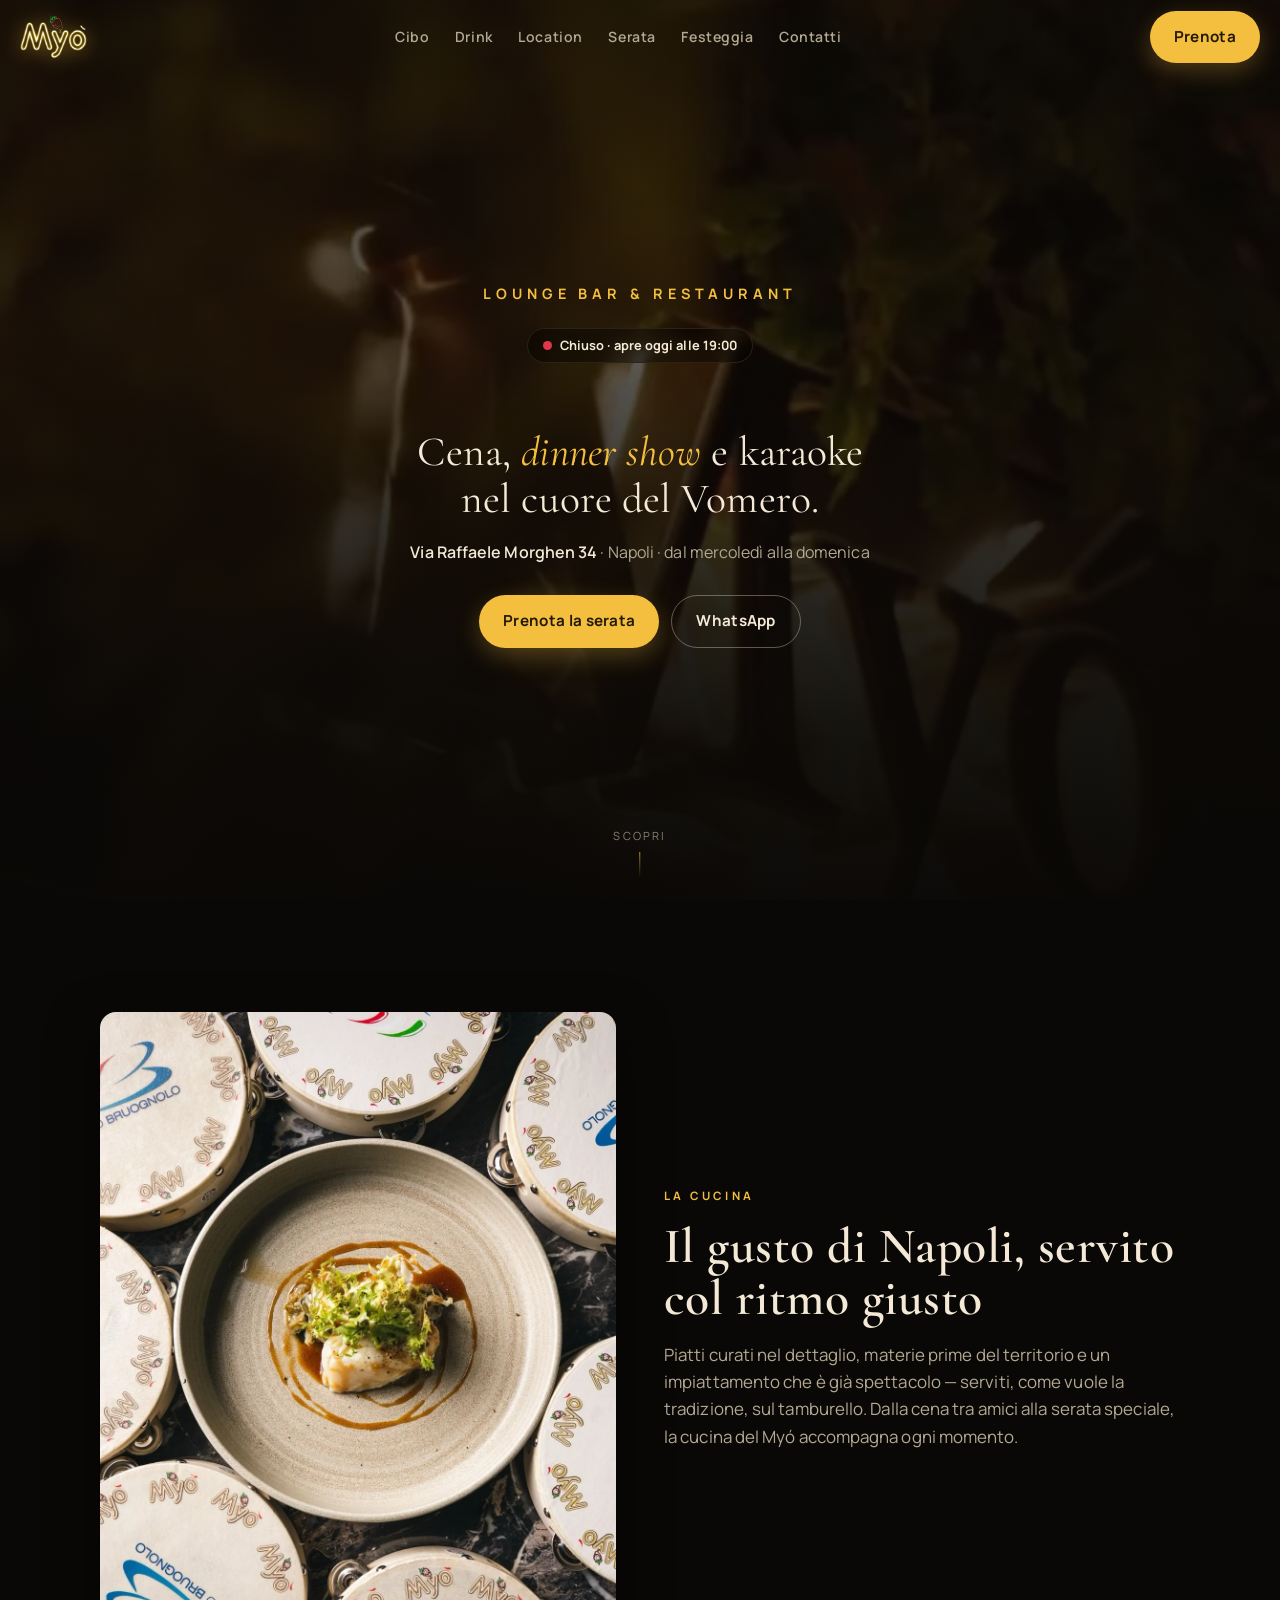
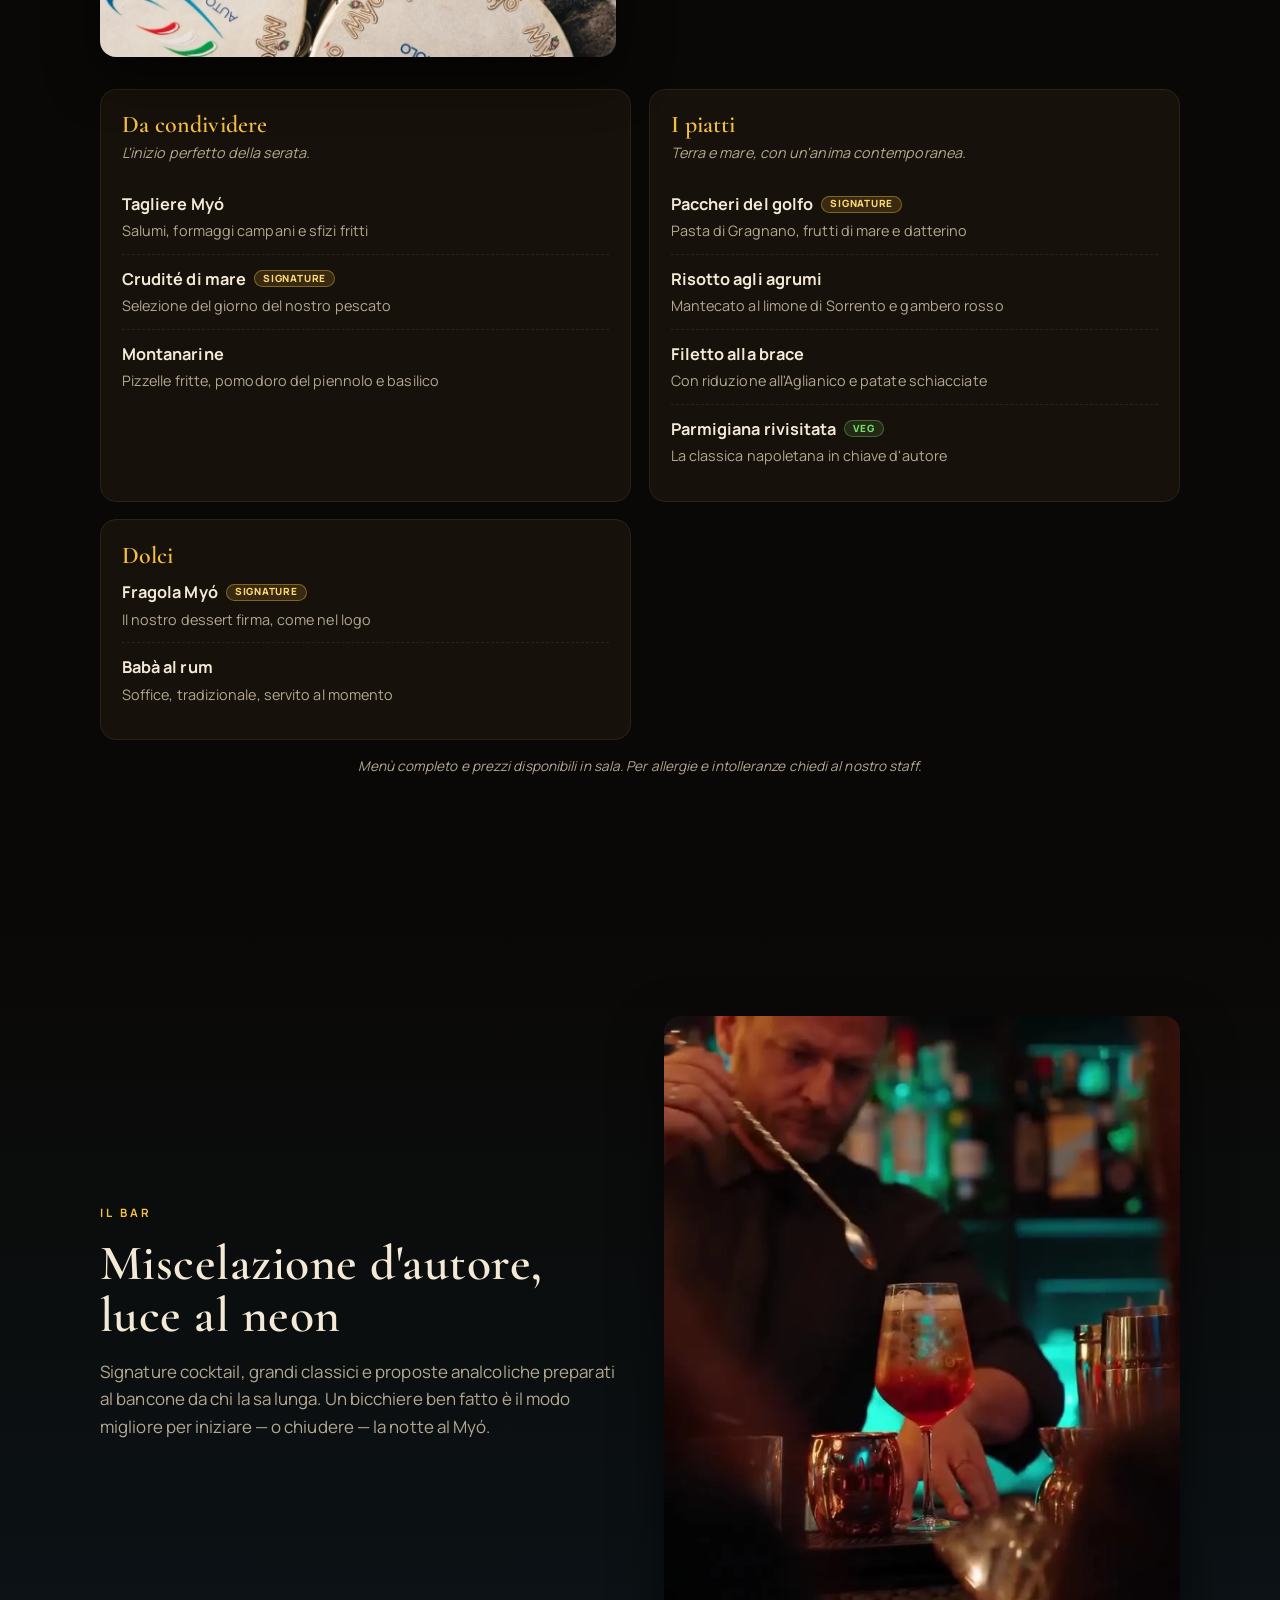
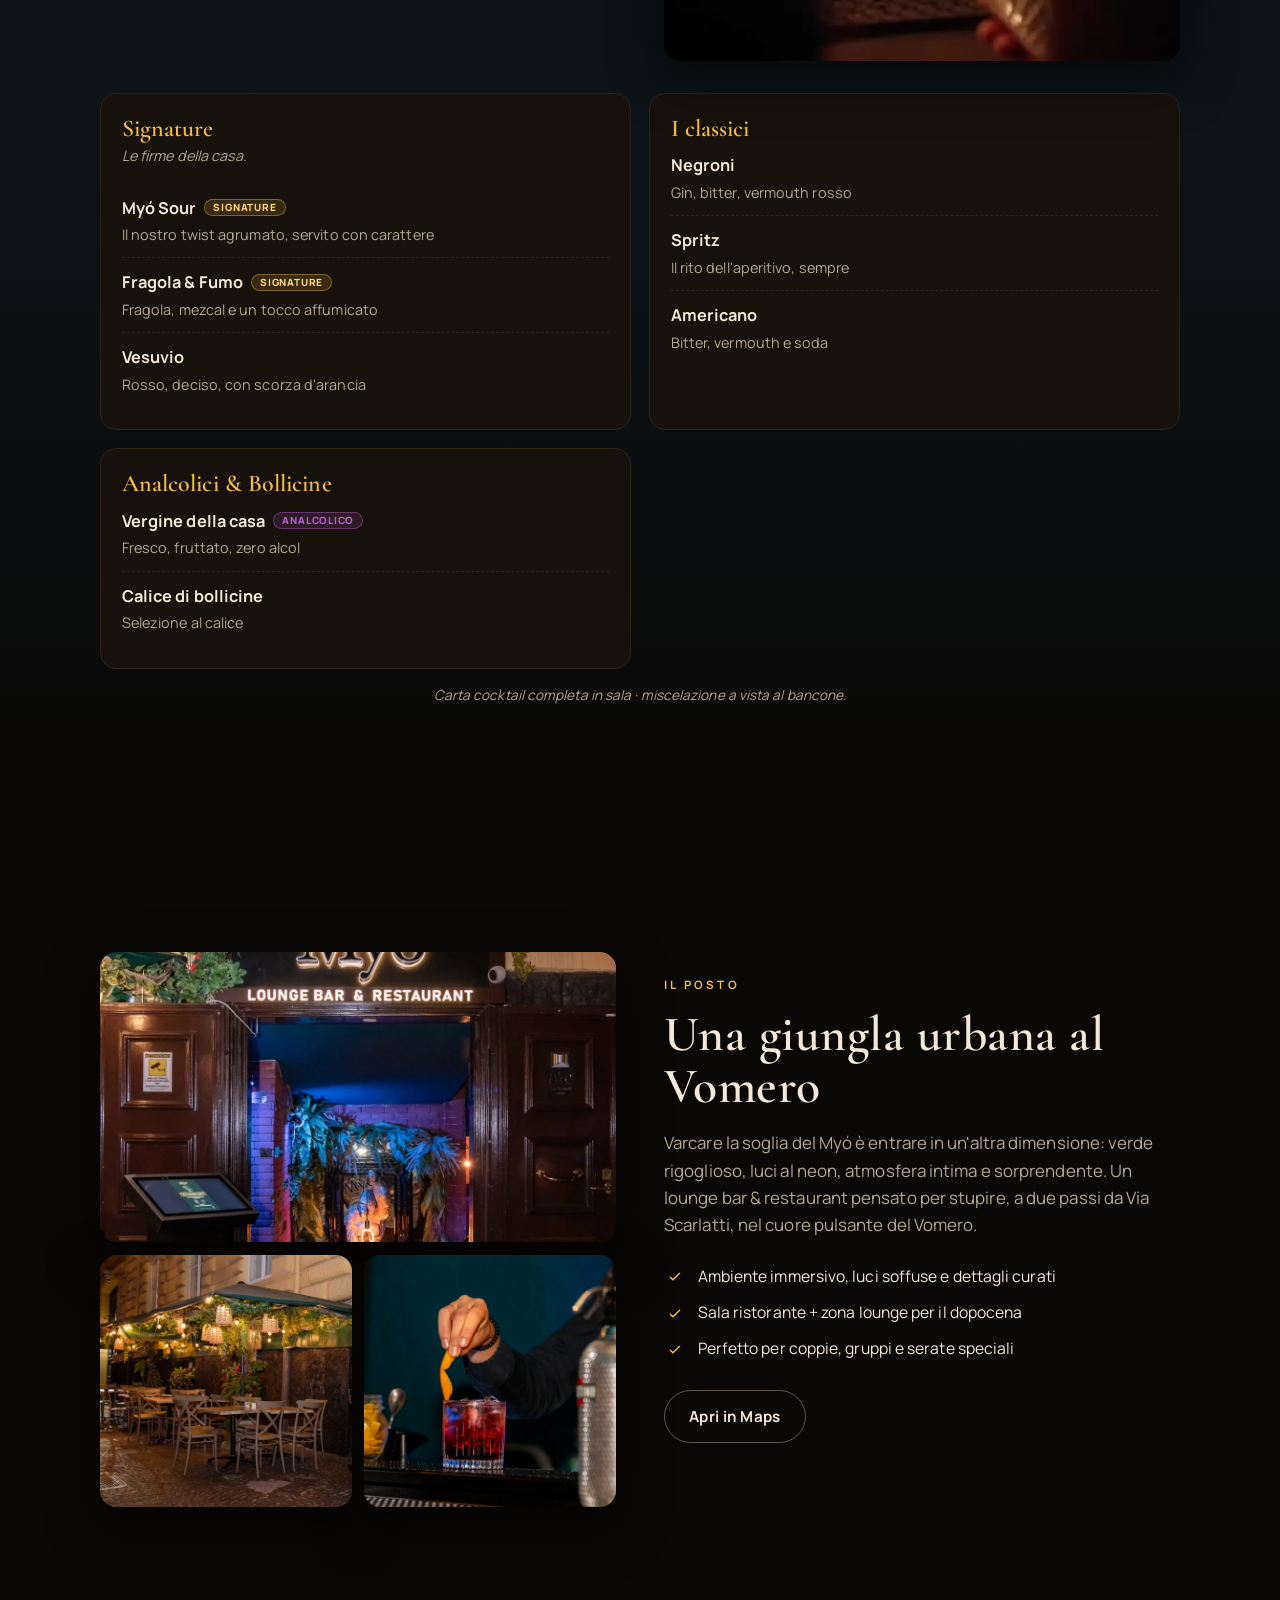
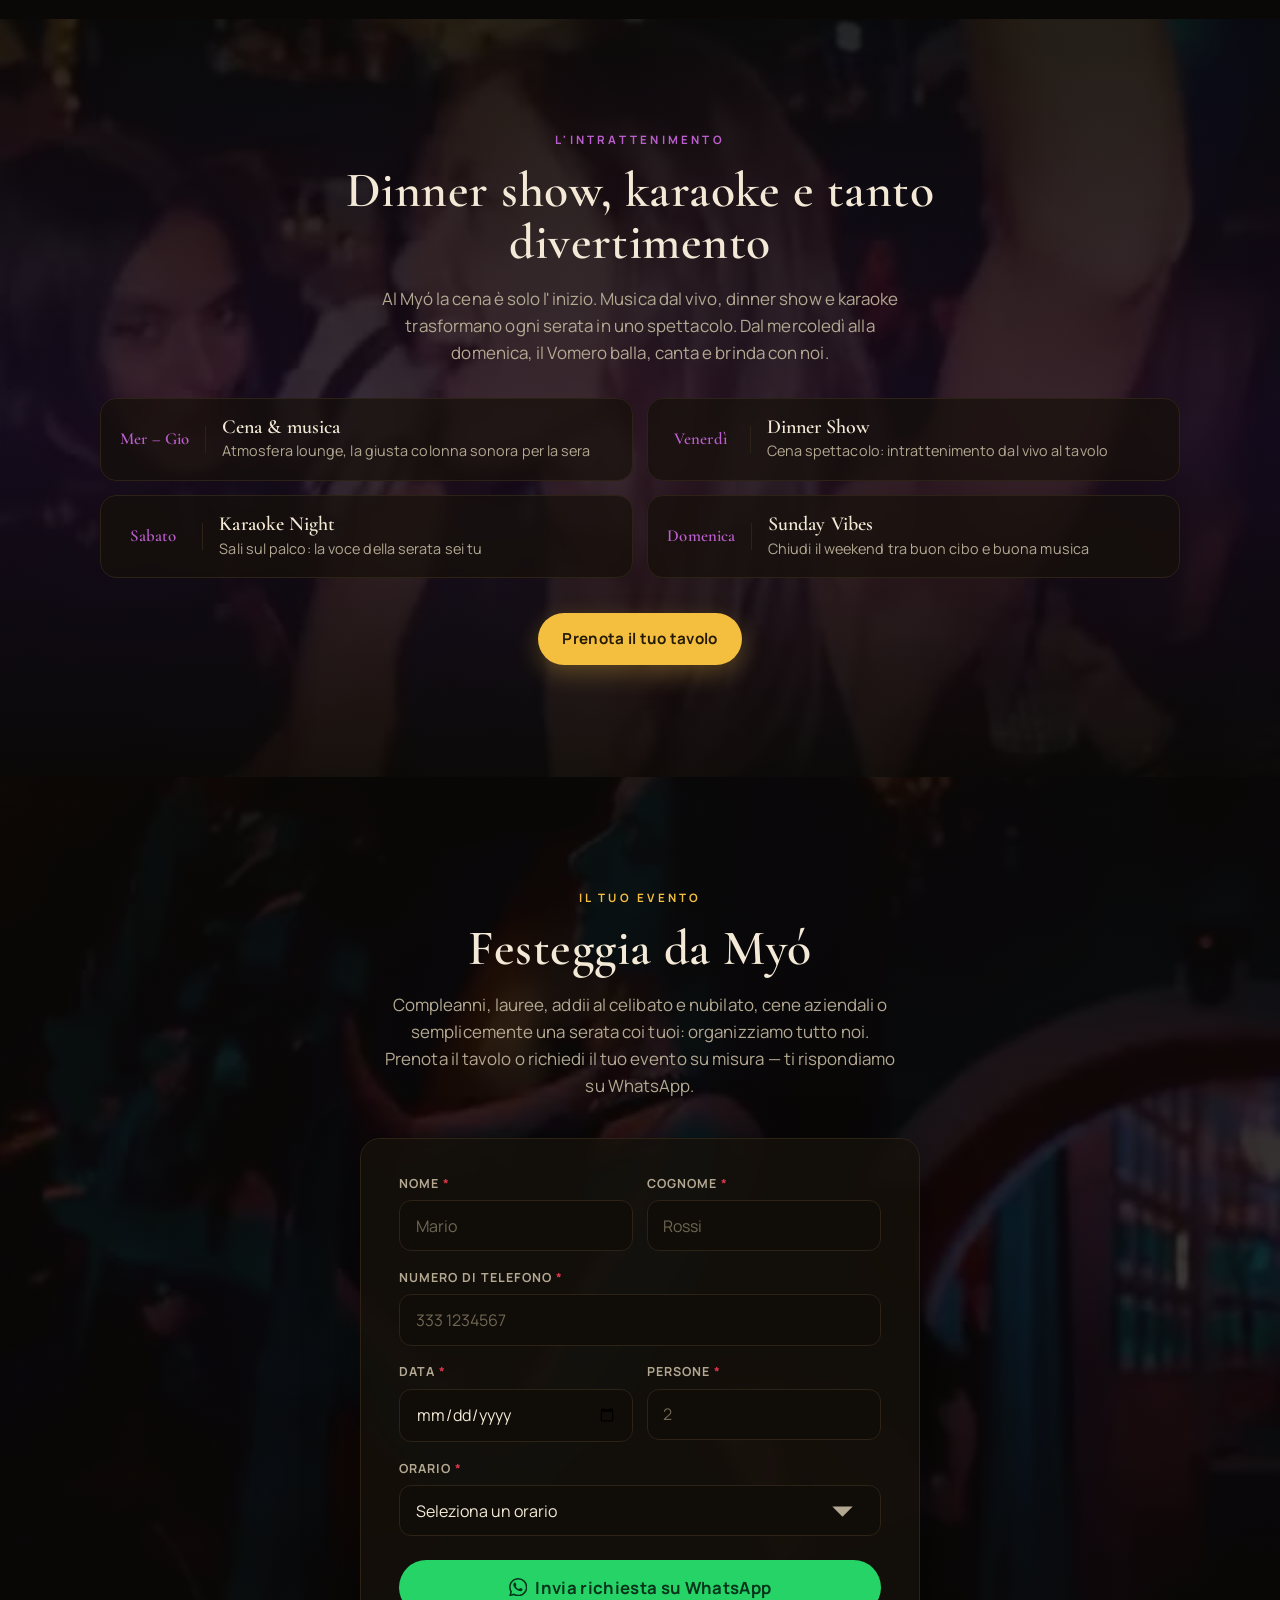
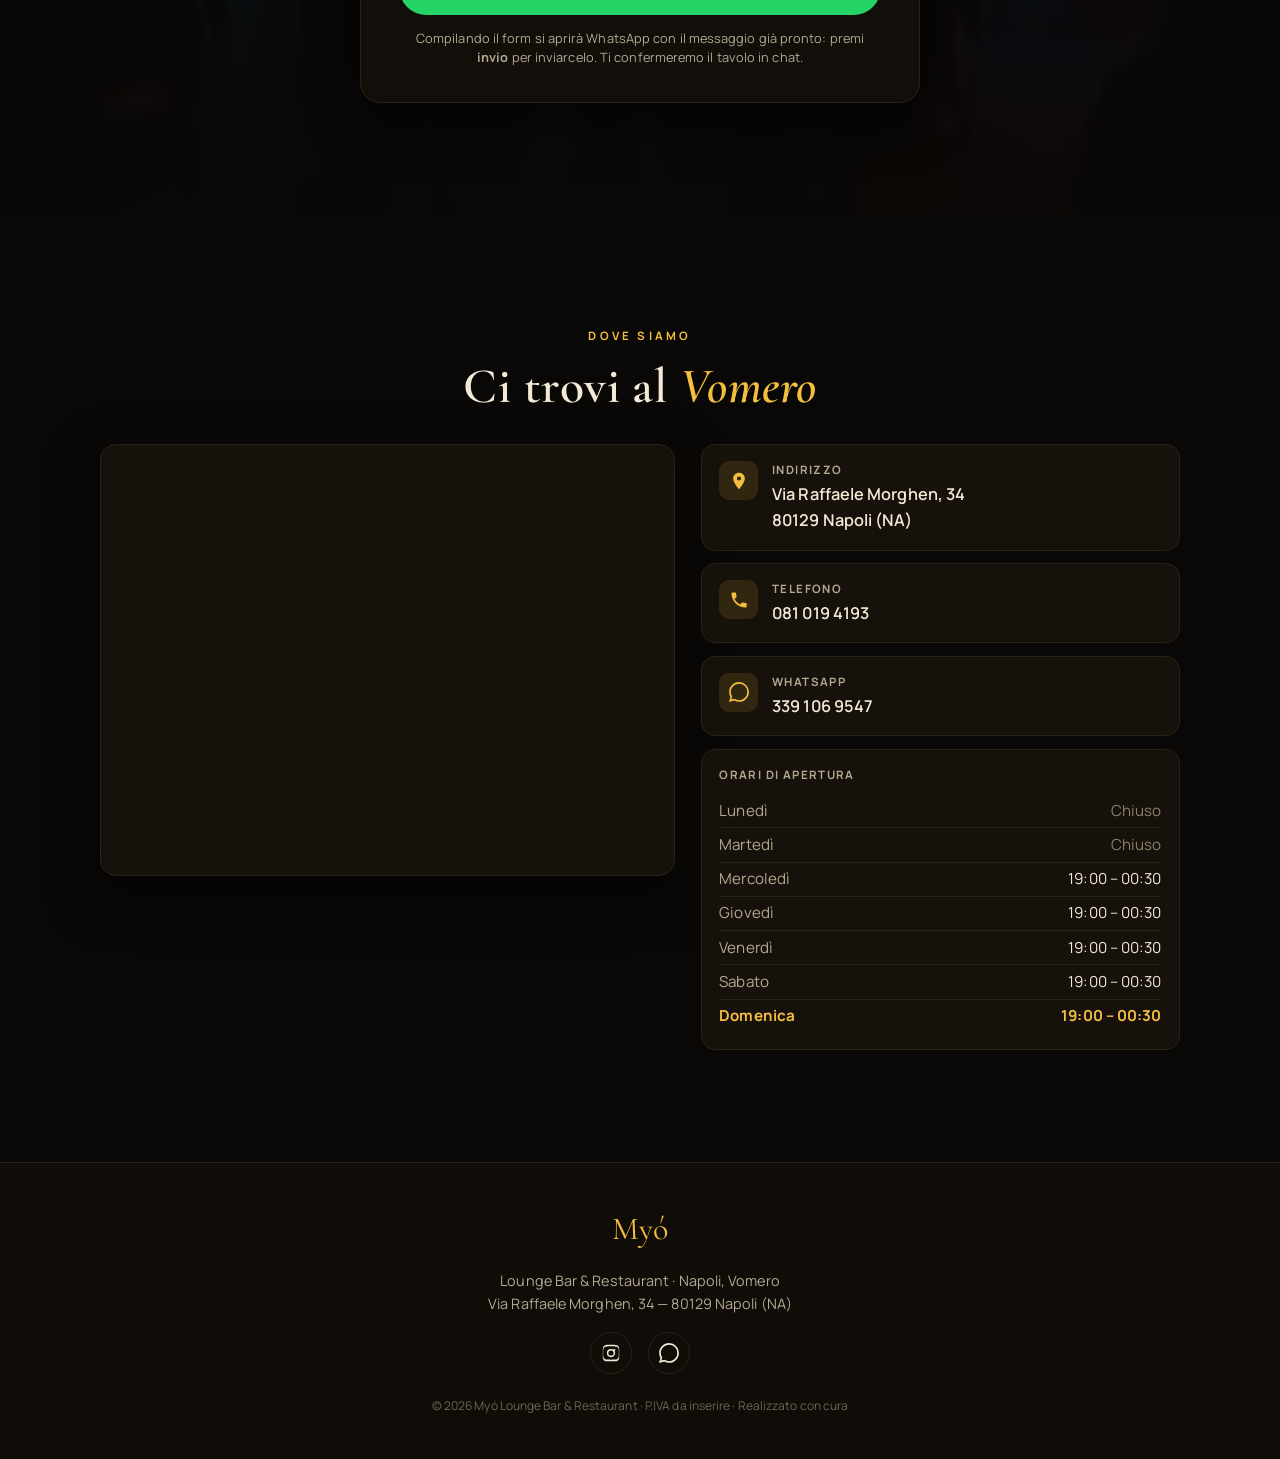
==== commit 4b853ec6: "Hero senza logo, header senza scritta, logo trasparente" ====
--- a/index.html
+++ b/index.html
@@ -58,7 +58,7 @@
 
 <!-- ===================== HEADER ===================== -->
 <header class="site-header" id="siteHeader">
-  <a href="#top" class="brand-mark"><img src="assets/img/logo-myo.webp" alt="Logo Myó" width="38" height="38"><b>Myó</b></a>
+  <a href="#top" class="brand-mark" aria-label="Myó — torna su"><img src="assets/img/logo-myo-nobg.png" alt="Myó" width="72" height="47"></a>
   <nav class="nav-links" aria-label="Navigazione principale">
     <a href="#cibo">Cibo</a>
     <a href="#drink">Drink</a>
@@ -80,7 +80,6 @@
   </div>
   <div class="hero-inner">
     <h1>Myó — Lounge Bar & Restaurant, Napoli Vomero</h1>
-    <img class="hero-logo" src="assets/img/logo-myo.webp" alt="Myó" width="210" height="210">
     <p class="hero-sub">Lounge Bar & Restaurant</p>
     <div class="open-pill" id="openPill"><span class="dot"></span><span id="openText">Orari</span></div>
     <p class="hero-claim">Cena, <em>dinner show</em> e karaoke<br>nel cuore del Vomero.</p>
--- a/assets/css/style.css
+++ b/assets/css/style.css
@@ -95,7 +95,7 @@
   border-bottom-color:var(--line);
 }
 .brand-mark{display:flex; align-items:center; gap:.6rem; font-family:var(--ff-serif); font-size:1.5rem; font-weight:600}
-.brand-mark img{width:38px; height:38px; border-radius:8px; object-fit:cover}
+.brand-mark img{height:44px; width:auto; object-fit:contain; filter:drop-shadow(0 2px 10px rgba(244,190,63,.35))}
 .brand-mark b{color:var(--gold); font-weight:600}
 .nav-links{display:none}
 .nav-links a{font-size:.88rem; font-weight:600; color:var(--muted); letter-spacing:.04em; transition:color .2s}
@@ -117,7 +117,7 @@
 .hero-inner{position:relative; z-index:1; max-width:640px; margin-inline:auto}
 .hero-logo{width:210px; max-width:64vw; margin:0 auto 1.2rem; filter:drop-shadow(0 6px 30px rgba(244,190,63,.35))}
 .hero h1{position:absolute; width:1px; height:1px; overflow:hidden; clip:rect(0 0 0 0)} /* h1 accessibile, logo è immagine */
-.hero-sub{font-family:var(--ff-sans); font-weight:700; letter-spacing:.32em; text-transform:uppercase; font-size:.78rem; color:var(--gold); margin-bottom:1.4rem}
+.hero-sub{font-family:var(--ff-sans); font-weight:700; letter-spacing:.34em; text-transform:uppercase; font-size:.9rem; color:var(--gold); margin-bottom:1.4rem}
 .hero-claim{font-family:var(--ff-serif); font-size:clamp(1.7rem,6.5vw,2.6rem); line-height:1.15; margin-bottom:.6rem}
 .hero-claim em{font-style:italic; color:var(--gold)}
 .hero-place{color:var(--muted); font-size:1rem; margin-bottom:1.8rem}
